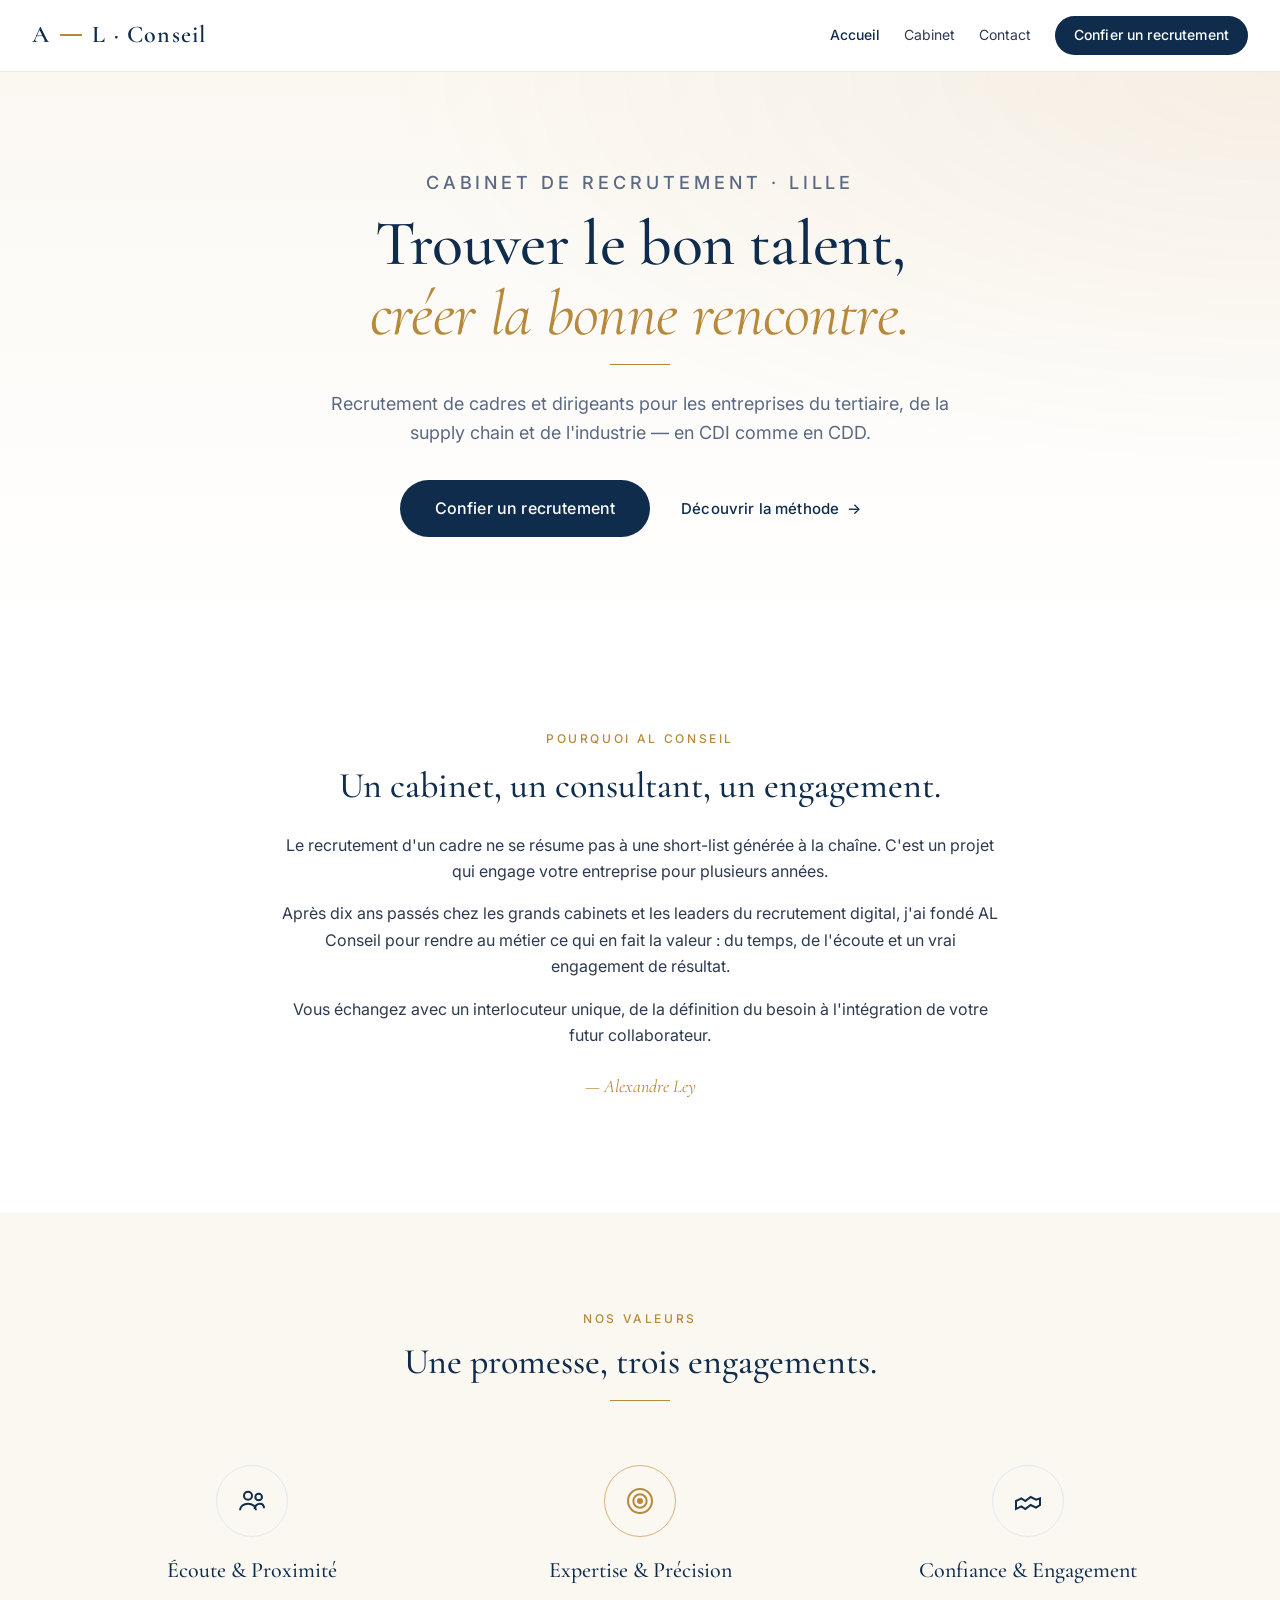
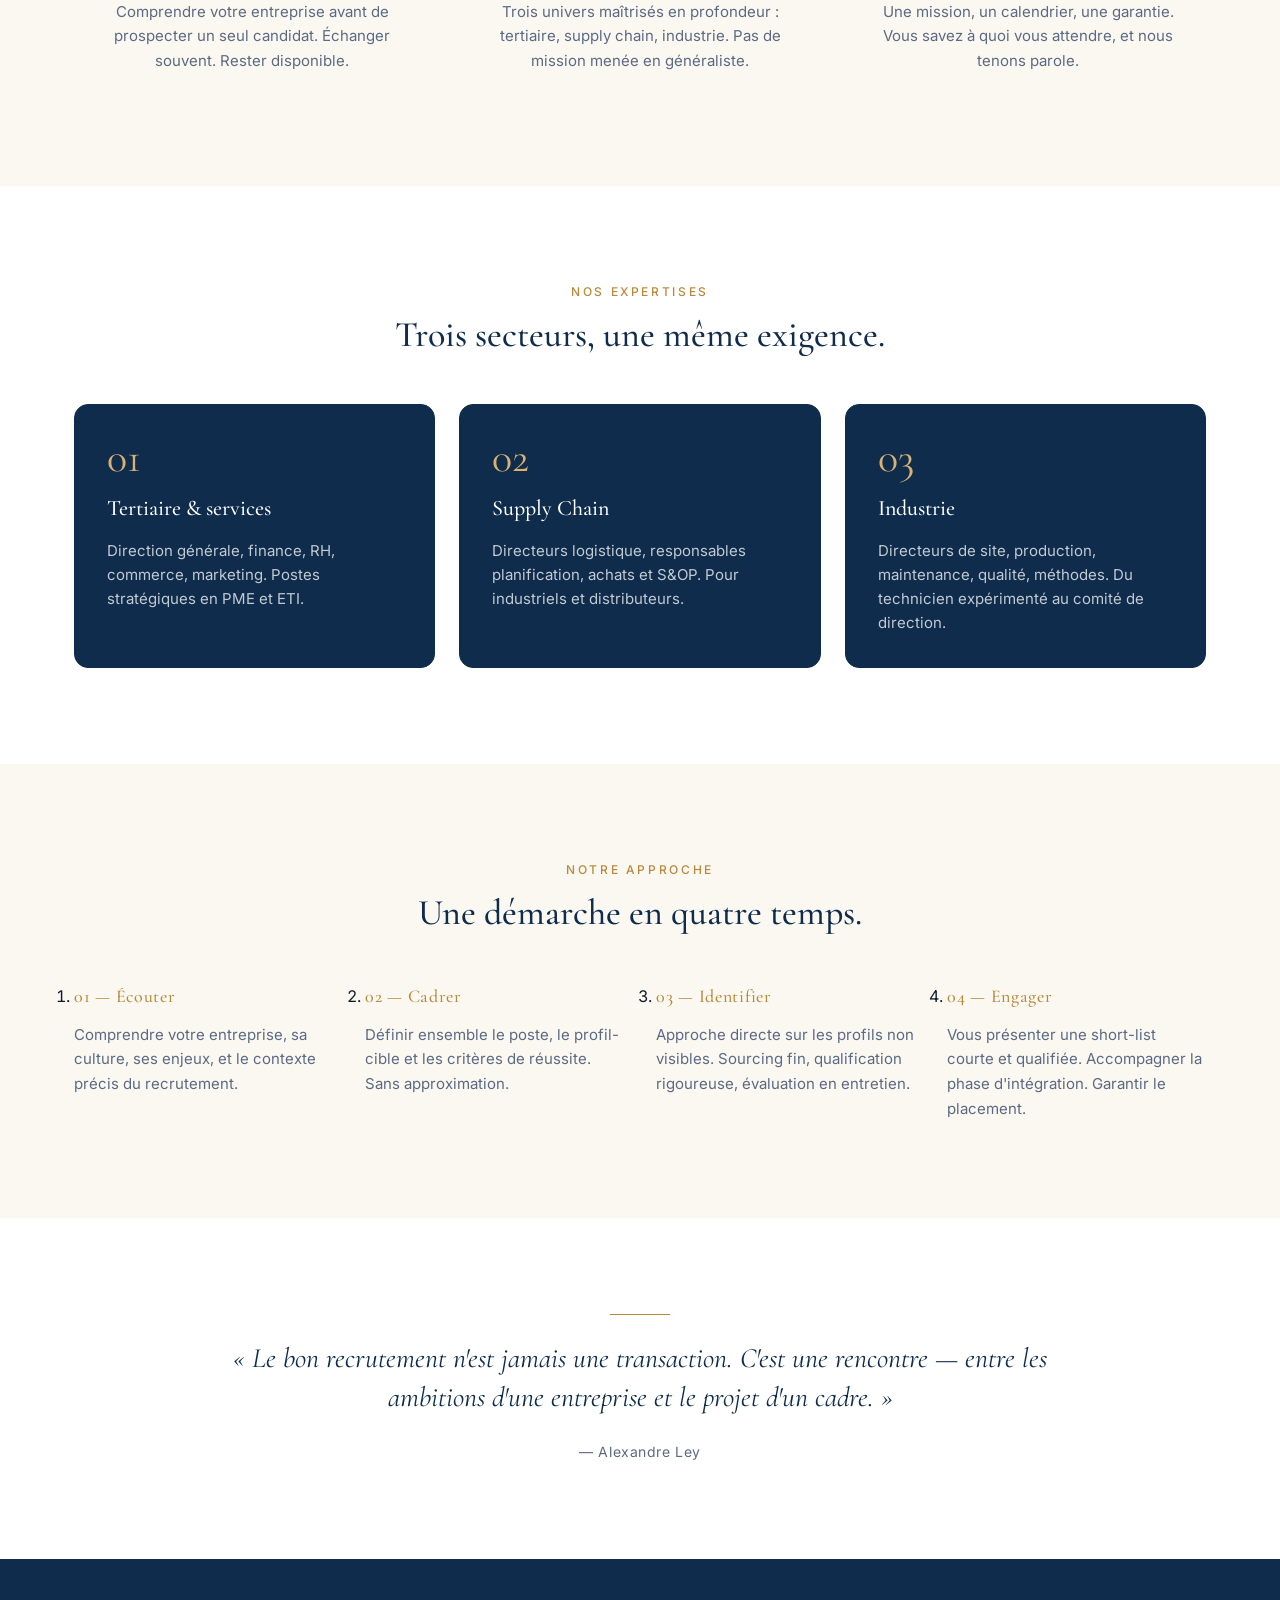
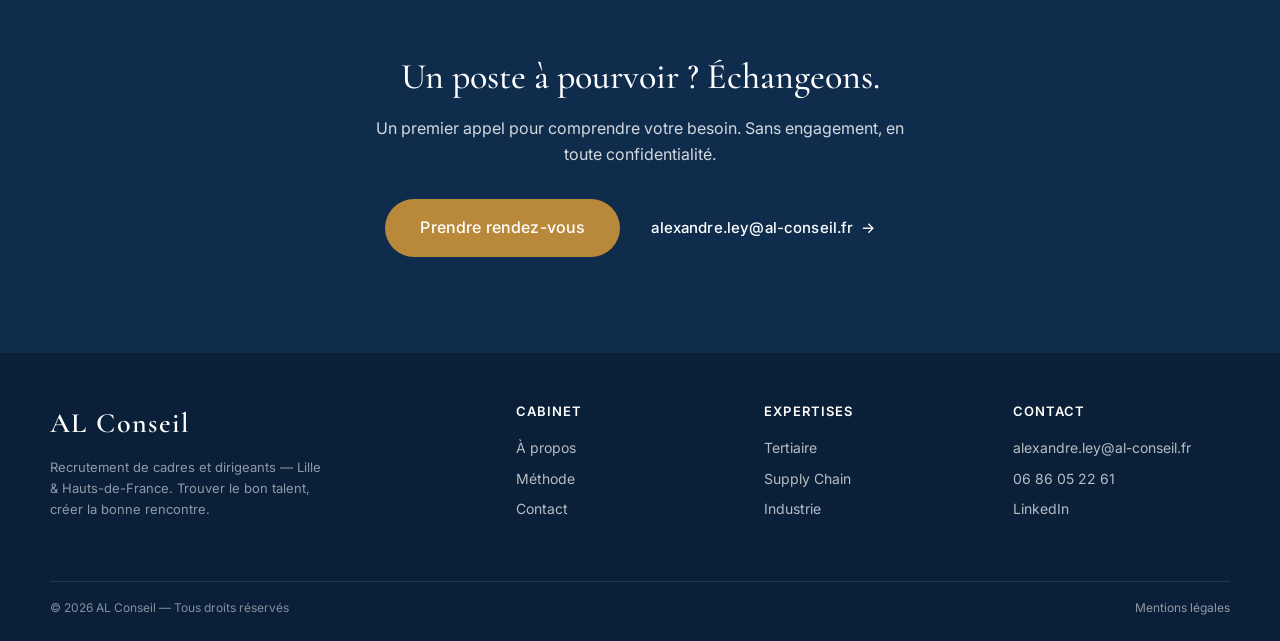
==== index.html @ dd004f4c "chore: initial commit — site vitrine AL Conseil v1 4 pages HTML statiques (accueil, cabinet, contact" ====
<!DOCTYPE html>
<html lang="fr">
<head>
  <meta charset="UTF-8">
  <meta name="viewport" content="width=device-width, initial-scale=1.0">
  <meta name="theme-color" content="#0F2C4C">
  <title>AL Conseil — Cabinet de recrutement de cadres &amp; dirigeants à Lille</title>
  <meta name="description" content="Cabinet de recrutement basé à Lille, spécialisé dans les cadres et dirigeants en tertiaire, supply chain et industrie. Approche sur-mesure, accompagnement direct par un consultant unique.">
  <meta name="author" content="Alexandre Ley">
  <meta name="keywords" content="cabinet recrutement Lille, chasseur de tête Lille, recrutement cadres Hauts-de-France, recrutement supply chain, recrutement dirigeants industrie">

  <!-- Open Graph -->
  <meta property="og:type" content="website">
  <meta property="og:locale" content="fr_FR">
  <meta property="og:site_name" content="AL Conseil">
  <meta property="og:title" content="AL Conseil — Cabinet de recrutement de cadres &amp; dirigeants à Lille">
  <meta property="og:description" content="Cabinet de recrutement basé à Lille, spécialisé dans les cadres et dirigeants en tertiaire, supply chain et industrie.">
  <meta property="og:image" content="https://al-conseil.fr/assets/og-image.jpg">
  <meta property="og:url" content="https://al-conseil.fr/">

  <!-- Twitter -->
  <meta name="twitter:card" content="summary_large_image">
  <meta name="twitter:title" content="AL Conseil — Cabinet de recrutement à Lille">
  <meta name="twitter:description" content="Recrutement de cadres et dirigeants — tertiaire, supply chain, industrie.">
  <meta name="twitter:image" content="https://al-conseil.fr/assets/og-image.jpg">

  <!-- Canonical -->
  <link rel="canonical" href="https://al-conseil.fr/">

  <!-- Favicons -->
  <link rel="icon" type="image/svg+xml" href="/assets/favicon.svg">
  <link rel="icon" type="image/png" sizes="32x32" href="/assets/favicon-32.png">
  <link rel="apple-touch-icon" href="/assets/apple-touch-icon.png">

  <!-- Fonts -->
  <link rel="preconnect" href="https://fonts.googleapis.com">
  <link rel="preconnect" href="https://fonts.gstatic.com" crossorigin>
  <link href="https://fonts.googleapis.com/css2?family=Cormorant+Garamond:wght@400;500;600;700&family=Inter:wght@300;400;500;600;700&display=swap" rel="stylesheet">

  <!-- Styles -->
  <link rel="stylesheet" href="styles.css">

  <!-- JSON-LD : ProfessionalService -->
  <script type="application/ld+json">
  {
    "@context": "https://schema.org",
    "@type": "ProfessionalService",
    "@id": "https://al-conseil.fr/#cabinet",
    "name": "AL Conseil",
    "description": "Cabinet de recrutement de cadres et dirigeants — tertiaire, supply chain, industrie. Basé à Lille.",
    "url": "https://al-conseil.fr",
    "telephone": "+33686052261",
    "email": "alexandre.ley@al-conseil.fr",
    "founder": {
      "@type": "Person",
      "name": "Alexandre Ley",
      "jobTitle": "Consultant en recrutement",
      "sameAs": "https://www.linkedin.com/in/alexandre-ley-574bb2a1"
    },
    "address": {
      "@type": "PostalAddress",
      "addressLocality": "Lille",
      "addressRegion": "Hauts-de-France",
      "addressCountry": "FR"
    },
    "areaServed": [
      { "@type": "AdministrativeArea", "name": "Hauts-de-France" },
      { "@type": "Country", "name": "France" }
    ],
    "serviceType": [
      "Recrutement de cadres",
      "Recrutement de dirigeants",
      "Approche directe",
      "Conseil RH"
    ],
    "knowsAbout": [
      "Recrutement supply chain",
      "Recrutement industrie",
      "Recrutement tertiaire",
      "Marque employeur"
    ],
    "priceRange": "€€€"
  }
  </script>
</head>
<body>

  <a class="skip-link" href="#main">Aller au contenu</a>

  <!-- Header -->
  <header class="site-header">
    <a href="index.html" class="site-logo" aria-label="AL Conseil — Accueil">
      A<span class="gold-bar"></span>L · Conseil
    </a>
    <nav class="site-nav" id="site-nav" aria-label="Navigation principale">
      <a href="index.html" class="is-active">Accueil</a>
      <a href="cabinet.html">Cabinet</a>
      <a href="contact.html">Contact</a>
      <a href="contact.html" class="btn btn--primary btn--sm">Confier un recrutement</a>
    </nav>
    <button class="nav-toggle" aria-label="Ouvrir le menu" aria-expanded="false" aria-controls="site-nav">
      <span></span><span></span><span></span>
    </button>
  </header>

  <main id="main">

    <!-- 1. Hero -->
    <section class="site-hero" aria-labelledby="hero-title">
      <div class="container">
        <p class="eyebrow">Cabinet de recrutement · Lille</p>
        <h1 id="hero-title" class="display-xl">
          Trouver le bon talent,<br>
          <em>créer la bonne rencontre.</em>
        </h1>
        <hr class="gold-rule mt-4 mb-5">
        <p>Recrutement de cadres et dirigeants pour les entreprises du tertiaire, de la supply chain et de l'industrie — en CDI comme en CDD.</p>
        <div class="cta-row">
          <a href="contact.html" class="btn btn--primary btn--lg">Confier un recrutement</a>
          <a href="#methode" class="btn btn--ghost">Découvrir la méthode</a>
        </div>
      </div>
    </section>

    <!-- 2. Manifeste / Pourquoi AL Conseil -->
    <section class="section" aria-labelledby="manifeste-title">
      <div class="container">
        <div class="manifesto">
          <p class="eyebrow mb-4">Pourquoi AL Conseil</p>
          <h2 id="manifeste-title" class="h2 mb-5">Un cabinet, un consultant, un engagement.</h2>
          <p class="body-md">Le recrutement d'un cadre ne se résume pas à une short-list générée à la chaîne. C'est un projet qui engage votre entreprise pour plusieurs années.</p>
          <p class="body-md">Après dix ans passés chez les grands cabinets et les leaders du recrutement digital, j'ai fondé AL Conseil pour rendre au métier ce qui en fait la valeur&nbsp;: du temps, de l'écoute et un vrai engagement de résultat.</p>
          <p class="body-md">Vous échangez avec un interlocuteur unique, de la définition du besoin à l'intégration de votre futur collaborateur.</p>
          <p class="signature">— Alexandre Ley</p>
        </div>
      </div>
    </section>

    <!-- 3. Valeurs -->
    <section class="section section--cream" aria-labelledby="valeurs-title">
      <div class="container">
        <div class="section-head">
          <p class="eyebrow">Nos valeurs</p>
          <h2 id="valeurs-title" class="h2">Une promesse, trois engagements.</h2>
          <hr class="gold-rule">
        </div>
        <div class="values-grid">
          <article class="value-card">
            <div class="circle" aria-hidden="true">
              <svg width="32" height="32" viewBox="0 0 24 24" fill="none" stroke="currentColor" stroke-width="1.5"><circle cx="9" cy="8" r="3"/><circle cx="17" cy="9" r="2.5"/><path d="M3 19c0-3 2.7-5 6-5s6 2 6 5"/><path d="M14 18c0-2.2 1.8-4 4-4s3 1.5 3 3.5"/></svg>
            </div>
            <h3>Écoute &amp; Proximité</h3>
            <p>Comprendre votre entreprise avant de prospecter un seul candidat. Échanger souvent. Rester disponible.</p>
          </article>
          <article class="value-card is-gold">
            <div class="circle" aria-hidden="true">
              <svg width="32" height="32" viewBox="0 0 24 24" fill="none" stroke="currentColor" stroke-width="1.5"><circle cx="12" cy="12" r="9"/><circle cx="12" cy="12" r="5"/><circle cx="12" cy="12" r="1.5" fill="currentColor"/></svg>
            </div>
            <h3>Expertise &amp; Précision</h3>
            <p>Trois univers maîtrisés en profondeur&nbsp;: tertiaire, supply chain, industrie. Pas de mission menée en généraliste.</p>
          </article>
          <article class="value-card">
            <div class="circle" aria-hidden="true">
              <svg width="32" height="32" viewBox="0 0 24 24" fill="none" stroke="currentColor" stroke-width="1.5"><path d="M3 12l4-2 3 2 4-3 4 2 3-1v5l-3 2-4-2-4 3-3-2-4 2z"/></svg>
            </div>
            <h3>Confiance &amp; Engagement</h3>
            <p>Une mission, un calendrier, une garantie. Vous savez à quoi vous attendre, et nous tenons parole.</p>
          </article>
        </div>
      </div>
    </section>

    <!-- 4. Expertises sectorielles -->
    <section class="section" aria-labelledby="expertises-title">
      <div class="container">
        <div class="section-head">
          <p class="eyebrow">Nos expertises</p>
          <h2 id="expertises-title" class="h2">Trois secteurs, une même exigence.</h2>
        </div>
        <div class="card-grid">
          <article class="card card--navy">
            <div class="card-num">01</div>
            <h3>Tertiaire &amp; services</h3>
            <p>Direction générale, finance, RH, commerce, marketing. Postes stratégiques en PME et ETI.</p>
          </article>
          <article class="card card--navy">
            <div class="card-num">02</div>
            <h3>Supply Chain</h3>
            <p>Directeurs logistique, responsables planification, achats et S&amp;OP. Pour industriels et distributeurs.</p>
          </article>
          <article class="card card--navy">
            <div class="card-num">03</div>
            <h3>Industrie</h3>
            <p>Directeurs de site, production, maintenance, qualité, méthodes. Du technicien expérimenté au comité de direction.</p>
          </article>
        </div>
      </div>
    </section>

    <!-- 5. Méthode -->
    <section class="section section--cream" id="methode" aria-labelledby="methode-title">
      <div class="container">
        <div class="section-head">
          <p class="eyebrow">Notre approche</p>
          <h2 id="methode-title" class="h2">Une démarche en quatre temps.</h2>
        </div>
        <ol class="method-grid" role="list">
          <li class="method-step">
            <div class="method-step-num">01 — Écouter</div>
            <p>Comprendre votre entreprise, sa culture, ses enjeux, et le contexte précis du recrutement.</p>
          </li>
          <li class="method-step">
            <div class="method-step-num">02 — Cadrer</div>
            <p>Définir ensemble le poste, le profil-cible et les critères de réussite. Sans approximation.</p>
          </li>
          <li class="method-step">
            <div class="method-step-num">03 — Identifier</div>
            <p>Approche directe sur les profils non visibles. Sourcing fin, qualification rigoureuse, évaluation en entretien.</p>
          </li>
          <li class="method-step">
            <div class="method-step-num">04 — Engager</div>
            <p>Vous présenter une short-list courte et qualifiée. Accompagner la phase d'intégration. Garantir le placement.</p>
          </li>
        </ol>
      </div>
    </section>

    <!-- 6. Citation -->
    <section class="section" aria-label="Citation">
      <div class="container">
        <figure class="quote-block">
          <hr class="gold-rule mb-5">
          <blockquote class="quote">« Le bon recrutement n'est jamais une transaction. C'est une rencontre — entre les ambitions d'une entreprise et le projet d'un cadre. »</blockquote>
          <figcaption class="quote-author mt-5">— Alexandre Ley</figcaption>
        </figure>
      </div>
    </section>

    <!-- 7. CTA final navy -->
    <section class="section section--navy" aria-labelledby="cta-final-title">
      <div class="container">
        <div class="cta-final">
          <h2 id="cta-final-title" class="h2">Un poste à pourvoir ? Échangeons.</h2>
          <p class="body-md">Un premier appel pour comprendre votre besoin. Sans engagement, en toute confidentialité.</p>
          <div class="cta-row">
            <a href="contact.html" class="btn btn--gold btn--lg">Prendre rendez-vous</a>
            <a href="mailto:alexandre.ley@al-conseil.fr" class="btn btn--ghost">alexandre.ley@al-conseil.fr</a>
          </div>
        </div>
      </div>
    </section>

  </main>

  <!-- Footer -->
  <footer class="site-footer">
    <div class="site-footer-inner">
      <div>
        <div class="footer-brand">AL Conseil</div>
        <p class="footer-tagline">Recrutement de cadres et dirigeants — Lille &amp; Hauts-de-France. Trouver le bon talent, créer la bonne rencontre.</p>
      </div>
      <div>
        <h5>Cabinet</h5>
        <a href="cabinet.html">À propos</a>
        <a href="index.html#methode">Méthode</a>
        <a href="contact.html">Contact</a>
      </div>
      <div>
        <h5>Expertises</h5>
        <a href="index.html#expertises-title">Tertiaire</a>
        <a href="index.html#expertises-title">Supply Chain</a>
        <a href="index.html#expertises-title">Industrie</a>
      </div>
      <div>
        <h5>Contact</h5>
        <a href="mailto:alexandre.ley@al-conseil.fr">alexandre.ley@al-conseil.fr</a>
        <a href="tel:+33686052261">06 86 05 22 61</a>
        <a href="https://www.linkedin.com/in/alexandre-ley-574bb2a1" target="_blank" rel="noopener noreferrer">LinkedIn</a>
      </div>
      <div class="footer-bottom">
        <span>© 2026 AL Conseil — Tous droits réservés</span>
        <a href="mentions-legales.html">Mentions légales</a>
      </div>
    </div>
  </footer>

  <script src="main.js"></script>
</body>
</html>
---- styles.css ----
/* ==========================================================================
   AL Conseil — Styles globaux
   Source : design-system.html
   ========================================================================== */

/* 1. Tokens & variables -------------------------------------------------- */
:root {
  /* Couleurs — Navy */
  --navy-900: #0A1F38;
  --navy-800: #0F2C4C;   /* couleur principale du logo */
  --navy-700: #1B3A60;
  --navy-500: #3D5778;
  --navy-300: #8FA1B8;
  --navy-100: #E2E8F0;

  /* Couleurs — Or */
  --gold-700: #9C6F2A;
  --gold-600: #B8893B;   /* or du logo */
  --gold-500: #C99A4C;
  --gold-400: #D9B273;
  --gold-200: #F0DDB4;
  --gold-100: #F7ECD3;

  /* Couleurs — Neutres */
  --cream-50: #FBF8F2;
  --cream-100: #F5EFE3;
  --ink-900: #0F1A2A;
  --ink-700: #2D3A4F;
  --ink-500: #5B6A82;
  --ink-300: #9AA6BA;
  --line: #E8EAF0;
  --white: #FFFFFF;

  /* Typographie */
  --font-display: 'Cormorant Garamond', 'Times New Roman', serif;
  --font-body: 'Inter', -apple-system, BlinkMacSystemFont, sans-serif;

  /* Espacements — base 4 */
  --sp-1: 4px;
  --sp-2: 8px;
  --sp-3: 12px;
  --sp-4: 16px;
  --sp-5: 24px;
  --sp-6: 32px;
  --sp-7: 48px;
  --sp-8: 64px;
  --sp-9: 96px;
  --sp-10: 128px;

  /* Rayons */
  --radius-sm: 4px;
  --radius-md: 8px;
  --radius-lg: 14px;
  --radius-pill: 999px;

  /* Ombres */
  --shadow-sm: 0 1px 2px rgba(15,44,76,.06);
  --shadow-md: 0 8px 24px rgba(15,44,76,.08);
  --shadow-lg: 0 18px 48px rgba(15,44,76,.12);
}

/* 2. Reset & base -------------------------------------------------------- */
*, *::before, *::after {
  box-sizing: border-box;
  margin: 0;
  padding: 0;
}

html {
  scroll-behavior: smooth;
}

body {
  font-family: var(--font-body);
  color: var(--ink-900);
  background: var(--white);
  font-size: 16px;
  line-height: 1.6;
  -webkit-font-smoothing: antialiased;
  -moz-osx-font-smoothing: grayscale;
}

img, svg { display: block; max-width: 100%; }

a { color: inherit; }

/* Skip link accessibilité */
.skip-link {
  position: absolute;
  left: -9999px;
  top: 0;
  padding: var(--sp-3) var(--sp-4);
  background: var(--navy-800);
  color: var(--white);
  text-decoration: none;
  z-index: 1000;
}
.skip-link:focus { left: var(--sp-4); top: var(--sp-4); }

/* 3. Typographie --------------------------------------------------------- */
.display-xl {
  font-family: var(--font-display);
  font-weight: 500;
  font-size: 72px;
  line-height: 1.05;
  letter-spacing: -.01em;
  color: var(--navy-800);
}
.display-lg {
  font-family: var(--font-display);
  font-weight: 500;
  font-size: 56px;
  line-height: 1.1;
  letter-spacing: -.01em;
  color: var(--navy-800);
}
.display-md {
  font-family: var(--font-display);
  font-weight: 500;
  font-size: 40px;
  line-height: 1.15;
  color: var(--navy-800);
}
.h1 {
  font-family: var(--font-display);
  font-weight: 600;
  font-size: 48px;
  line-height: 1.1;
  color: var(--navy-800);
}
.h2 {
  font-family: var(--font-display);
  font-weight: 500;
  font-size: 36px;
  line-height: 1.2;
  color: var(--navy-800);
}
.h3 {
  font-family: var(--font-display);
  font-weight: 500;
  font-size: 26px;
  line-height: 1.3;
  color: var(--navy-800);
}
.h4 {
  font-family: var(--font-body);
  font-weight: 600;
  font-size: 18px;
  line-height: 1.4;
  color: var(--navy-800);
  letter-spacing: .01em;
}
.body-lg { font-size: 18px; line-height: 1.7; color: var(--ink-700); }
.body-md { font-size: 16px; line-height: 1.65; color: var(--ink-700); }
.body-sm { font-size: 14px; line-height: 1.6; color: var(--ink-500); }
.eyebrow {
  font-family: var(--font-body);
  font-weight: 500;
  font-size: 12px;
  letter-spacing: .22em;
  text-transform: uppercase;
  color: var(--gold-600);
}
.quote {
  font-family: var(--font-display);
  font-style: italic;
  font-weight: 400;
  font-size: 28px;
  line-height: 1.4;
  color: var(--navy-800);
}

/* Italique or sur display-xl (titre hero accueil) */
.display-xl em,
.display-lg em {
  font-style: italic;
  color: var(--gold-600);
  font-weight: 400;
}

/* 4. Layout -------------------------------------------------------------- */
.container {
  max-width: 1180px;
  margin: 0 auto;
  padding: 0 var(--sp-5);
}
.section { padding: var(--sp-9) 0; }
.section--cream { background: var(--cream-50); }
.section--navy { background: var(--navy-800); color: var(--white); }
.section--navy .h2,
.section--navy .h3,
.section--navy .h4 { color: var(--white); }
.section--navy .body-md,
.section--navy .body-lg { color: rgba(255,255,255,.82); }
.section--navy .eyebrow { color: var(--gold-400); }

/* 5. Composants — boutons ------------------------------------------------ */
.btn {
  display: inline-flex;
  align-items: center;
  gap: var(--sp-2);
  font-family: var(--font-body);
  font-weight: 500;
  font-size: 15px;
  padding: 14px 26px;
  border-radius: var(--radius-pill);
  cursor: pointer;
  text-decoration: none;
  border: 1.5px solid transparent;
  transition: all .25s ease;
  letter-spacing: .01em;
  line-height: 1.2;
}
.btn--primary { background: var(--navy-800); color: var(--white); }
.btn--primary:hover {
  background: var(--navy-900);
  transform: translateY(-1px);
  box-shadow: var(--shadow-md);
}
.btn--secondary {
  background: transparent;
  color: var(--navy-800);
  border-color: var(--navy-800);
}
.btn--secondary:hover { background: var(--navy-800); color: var(--white); }
.btn--gold { background: var(--gold-600); color: var(--white); }
.btn--gold:hover {
  background: var(--gold-700);
  transform: translateY(-1px);
  box-shadow: var(--shadow-md);
}
.btn--ghost { background: transparent; color: var(--navy-800); padding: 14px 18px; }
.btn--ghost:hover { color: var(--gold-600); }
.btn--ghost::after { content: '→'; transition: transform .25s; }
.btn--ghost:hover::after { transform: translateX(4px); }
.btn--sm { padding: 10px 18px; font-size: 13px; }
.btn--lg { padding: 18px 34px; font-size: 16px; }

.section--navy .btn--secondary {
  color: var(--white);
  border-color: rgba(255,255,255,.4);
}
.section--navy .btn--secondary:hover {
  background: var(--white);
  color: var(--navy-800);
  border-color: var(--white);
}
.section--navy .btn--ghost { color: var(--white); }
.section--navy .btn--ghost:hover { color: var(--gold-400); }

.btn:focus-visible {
  outline: 2px solid var(--gold-600);
  outline-offset: 3px;
}

/* 6. Composants — cartes ------------------------------------------------- */
.card-grid {
  display: grid;
  grid-template-columns: repeat(auto-fit, minmax(280px, 1fr));
  gap: var(--sp-5);
}
.card {
  background: var(--white);
  border: 1px solid var(--line);
  border-radius: var(--radius-lg);
  padding: var(--sp-6);
  transition: transform .3s, box-shadow .3s, border-color .3s;
}
.card:hover {
  transform: translateY(-4px);
  box-shadow: var(--shadow-lg);
  border-color: var(--gold-200);
}
.card-icon {
  width: 56px;
  height: 56px;
  border-radius: 50%;
  border: 1.5px solid var(--navy-100);
  display: flex;
  align-items: center;
  justify-content: center;
  color: var(--navy-800);
  margin-bottom: var(--sp-4);
}
.card-icon--gold { border-color: var(--gold-400); color: var(--gold-600); }
.card h3 {
  font-family: var(--font-display);
  font-weight: 500;
  font-size: 22px;
  color: var(--navy-800);
  margin-bottom: var(--sp-3);
}
.card p { color: var(--ink-500); font-size: 15px; line-height: 1.6; }

/* Carte expertise sectorielle navy */
.card--navy {
  background: var(--navy-800);
  color: var(--white);
  border-color: var(--navy-800);
}
.card--navy h3 { color: var(--white); }
.card--navy p { color: rgba(255,255,255,.75); }
.card--navy:hover { border-color: var(--gold-400); }
.card--navy .card-num {
  font-family: var(--font-display);
  font-size: 42px;
  color: var(--gold-400);
  line-height: 1;
  margin-bottom: var(--sp-3);
}

/* 7. Composants — value pills ------------------------------------------- */
.values-row {
  display: flex;
  gap: var(--sp-6);
  flex-wrap: wrap;
  justify-content: center;
  align-items: center;
}
.value-pill { display: flex; align-items: center; gap: var(--sp-3); }
.value-pill .circle {
  width: 60px;
  height: 60px;
  border-radius: 50%;
  border: 1.5px solid var(--navy-100);
  display: flex;
  align-items: center;
  justify-content: center;
  color: var(--navy-800);
  flex-shrink: 0;
}
.value-pill.is-gold .circle { border-color: var(--gold-400); color: var(--gold-600); }
.value-pill-label {
  font-size: 13px;
  letter-spacing: .06em;
  text-transform: uppercase;
  color: var(--ink-700);
  line-height: 1.4;
}
.value-pill-label strong {
  color: var(--navy-800);
  display: block;
  font-weight: 600;
}
.value-divider { width: 1px; height: 40px; background: var(--line); }

/* Value pills étendues (avec description) */
.values-grid {
  display: grid;
  grid-template-columns: repeat(3, 1fr);
  gap: var(--sp-6);
  margin-top: var(--sp-7);
}
.value-card { text-align: center; padding: var(--sp-4); }
.value-card .circle {
  width: 72px;
  height: 72px;
  border-radius: 50%;
  border: 1.5px solid var(--navy-100);
  display: flex;
  align-items: center;
  justify-content: center;
  color: var(--navy-800);
  margin: 0 auto var(--sp-4);
}
.value-card.is-gold .circle { border-color: var(--gold-400); color: var(--gold-600); }
.value-card h3 {
  font-family: var(--font-display);
  font-weight: 500;
  font-size: 22px;
  color: var(--navy-800);
  margin-bottom: var(--sp-3);
}
.value-card p { color: var(--ink-500); font-size: 15px; line-height: 1.65; }

/* 8. Composants — formulaire -------------------------------------------- */
.form-grid {
  display: grid;
  grid-template-columns: 1fr 1fr;
  gap: var(--sp-4);
}
.field { display: flex; flex-direction: column; gap: 6px; }
.field--full { grid-column: 1 / -1; }
.field label {
  font-size: 13px;
  font-weight: 500;
  color: var(--navy-800);
}
.field input,
.field textarea,
.field select {
  font-family: var(--font-body);
  font-size: 15px;
  padding: 14px 16px;
  border: 1px solid var(--line);
  border-radius: var(--radius-md);
  background: var(--white);
  color: var(--ink-900);
  transition: border-color .2s, box-shadow .2s;
  width: 100%;
}
.field input:focus,
.field textarea:focus,
.field select:focus {
  outline: none;
  border-color: var(--navy-800);
  box-shadow: 0 0 0 3px rgba(15,44,76,.08);
}
.field textarea { resize: vertical; min-height: 140px; }
.field input.has-error,
.field textarea.has-error,
.field select.has-error {
  border-color: #C5443C;
  box-shadow: 0 0 0 3px rgba(197,68,60,.08);
}
.field .field-error {
  font-size: 12px;
  color: #C5443C;
  margin-top: 4px;
  min-height: 14px;
}
.field-checkbox {
  flex-direction: row;
  align-items: flex-start;
  gap: var(--sp-3);
}
.field-checkbox input[type="checkbox"] {
  width: 18px;
  height: 18px;
  margin-top: 2px;
  flex-shrink: 0;
  cursor: pointer;
}
.field-checkbox label {
  font-size: 14px;
  line-height: 1.5;
  color: var(--ink-700);
  font-weight: 400;
  cursor: pointer;
}

.form-feedback {
  margin-top: var(--sp-4);
  padding: var(--sp-4) var(--sp-5);
  border-radius: var(--radius-md);
  font-size: 15px;
  line-height: 1.5;
}
.form-feedback--success {
  background: rgba(40,140,80,.08);
  color: #1F6B47;
  border: 1px solid rgba(40,140,80,.25);
}
.form-feedback--error {
  background: rgba(197,68,60,.06);
  color: #8B2A24;
  border: 1px solid rgba(197,68,60,.2);
}

/* 9. Composants — badges ------------------------------------------------- */
.badge {
  display: inline-flex;
  align-items: center;
  gap: 6px;
  font-size: 12px;
  font-weight: 500;
  letter-spacing: .04em;
  padding: 6px 12px;
  border-radius: var(--radius-pill);
}
.badge--navy { background: rgba(15,44,76,.08); color: var(--navy-800); }
.badge--gold { background: var(--gold-100); color: var(--gold-700); }
.badge--outline { background: transparent; border: 1px solid var(--line); color: var(--ink-700); }

/* 10. Header & navigation ----------------------------------------------- */
.site-header {
  display: flex;
  align-items: center;
  justify-content: space-between;
  padding: var(--sp-4) var(--sp-6);
  border-bottom: 1px solid var(--line);
  background: rgba(255,255,255,.94);
  backdrop-filter: saturate(180%) blur(10px);
  position: sticky;
  top: 0;
  z-index: 100;
  max-width: 1400px;
  margin: 0 auto;
}
.site-logo {
  font-family: var(--font-display);
  font-weight: 600;
  font-size: 24px;
  color: var(--navy-800);
  letter-spacing: .05em;
  display: flex;
  align-items: baseline;
  gap: 6px;
  text-decoration: none;
}
.site-logo .gold-bar {
  display: inline-block;
  width: 22px;
  height: 2px;
  background: var(--gold-600);
  margin: 0 4px;
  transform: translateY(-6px);
}
.site-nav {
  display: flex;
  gap: var(--sp-5);
  align-items: center;
}
.site-nav a {
  font-size: 14px;
  color: var(--ink-700);
  text-decoration: none;
  transition: color .2s;
  padding: 6px 0;
}
.site-nav a:hover { color: var(--navy-800); }
.site-nav a.is-active { color: var(--navy-800); font-weight: 500; }
.site-nav a.btn { padding: 10px 18px; color: var(--white); }
.site-nav a.btn:hover { color: var(--white); }

.nav-toggle {
  display: none;
  width: 40px;
  height: 40px;
  background: transparent;
  border: none;
  cursor: pointer;
  padding: 0;
  position: relative;
}
.nav-toggle span {
  display: block;
  width: 22px;
  height: 1.5px;
  background: var(--navy-800);
  margin: 5px auto;
  transition: transform .25s, opacity .25s;
}
.nav-toggle[aria-expanded="true"] span:nth-child(1) {
  transform: translateY(6.5px) rotate(45deg);
}
.nav-toggle[aria-expanded="true"] span:nth-child(2) { opacity: 0; }
.nav-toggle[aria-expanded="true"] span:nth-child(3) {
  transform: translateY(-6.5px) rotate(-45deg);
}

/* 11. Hero pages -------------------------------------------------------- */
.site-hero {
  padding: var(--sp-9) var(--sp-6) var(--sp-9);
  background:
    radial-gradient(ellipse at top right, rgba(184,137,59,.08), transparent 50%),
    linear-gradient(to bottom, var(--cream-50), var(--white));
  text-align: center;
}
.site-hero .eyebrow { margin-bottom: var(--sp-3); }
.site-hero h1 {
  font-family: var(--font-display);
  font-weight: 500;
  font-size: 64px;
  line-height: 1.08;
  color: var(--navy-800);
  margin-bottom: var(--sp-4);
  max-width: 840px;
  margin-left: auto;
  margin-right: auto;
  letter-spacing: -.01em;
}
.site-hero h1 em {
  font-style: italic;
  color: var(--gold-600);
  font-weight: 400;
}
.site-hero p {
  font-size: 18px;
  line-height: 1.65;
  color: var(--ink-500);
  max-width: 620px;
  margin: 0 auto var(--sp-6);
}
.site-hero .cta-row {
  display: flex;
  gap: var(--sp-3);
  justify-content: center;
  flex-wrap: wrap;
  align-items: center;
}

.site-hero--compact { padding: var(--sp-8) var(--sp-6) var(--sp-7); }
.site-hero--compact h1 { font-size: 48px; }

/* 12. Footer ------------------------------------------------------------ */
.site-footer {
  background: var(--navy-900);
  color: rgba(255,255,255,.7);
  padding: var(--sp-7) var(--sp-6) var(--sp-5);
}
.site-footer-inner {
  max-width: 1180px;
  margin: 0 auto;
  display: grid;
  grid-template-columns: 2fr 1fr 1fr 1fr;
  gap: var(--sp-6);
}
.site-footer h5 {
  color: var(--white);
  font-size: 13px;
  font-weight: 600;
  letter-spacing: .08em;
  text-transform: uppercase;
  margin-bottom: var(--sp-3);
}
.site-footer a {
  display: block;
  font-size: 14px;
  color: rgba(255,255,255,.7);
  text-decoration: none;
  padding: 4px 0;
  transition: color .2s;
}
.site-footer a:hover { color: var(--gold-400); }
.footer-brand {
  font-family: var(--font-display);
  font-weight: 600;
  font-size: 28px;
  color: var(--white);
  letter-spacing: .05em;
  margin-bottom: var(--sp-3);
}
.footer-tagline {
  font-size: 13px;
  color: rgba(255,255,255,.55);
  max-width: 280px;
  line-height: 1.6;
}
.footer-bottom {
  grid-column: 1 / -1;
  margin-top: var(--sp-5);
  padding-top: var(--sp-4);
  border-top: 1px solid rgba(255,255,255,.1);
  display: flex;
  justify-content: space-between;
  flex-wrap: wrap;
  gap: var(--sp-3);
  font-size: 12px;
  color: rgba(255,255,255,.5);
}
.footer-bottom a { display: inline; color: rgba(255,255,255,.55); font-size: 12px; padding: 0; }
.footer-bottom a:hover { color: var(--gold-400); }

/* 13. Composants additionnels ------------------------------------------ */
.gold-rule {
  width: 60px;
  height: 1px;
  background: var(--gold-600);
  margin: 0 auto;
  border: 0;
}

.section-head {
  text-align: center;
  margin-bottom: var(--sp-7);
}
.section-head .eyebrow { margin-bottom: var(--sp-3); }
.section-head h2 { margin-bottom: var(--sp-3); }
.section-head .gold-rule { margin: var(--sp-4) auto 0; }

/* Manifeste — bloc texte centré sobre */
.manifesto {
  max-width: 720px;
  margin: 0 auto;
  text-align: center;
}
.manifesto p { margin-bottom: var(--sp-4); }
.manifesto .signature {
  font-family: var(--font-display);
  font-style: italic;
  font-size: 18px;
  color: var(--gold-600);
  margin-top: var(--sp-5);
}

/* Méthode — timeline en 4 étapes */
.method-grid {
  display: grid;
  grid-template-columns: repeat(4, 1fr);
  gap: var(--sp-6);
  position: relative;
}
.method-step { position: relative; }
.method-step-num {
  font-family: var(--font-display);
  font-weight: 500;
  font-size: 18px;
  color: var(--gold-600);
  letter-spacing: .04em;
  margin-bottom: var(--sp-3);
}
.method-step h3 {
  font-family: var(--font-display);
  font-weight: 500;
  font-size: 26px;
  color: var(--navy-800);
  margin-bottom: var(--sp-3);
}
.method-step p { font-size: 15px; color: var(--ink-500); line-height: 1.65; }

/* Citation centrale */
.quote-block {
  max-width: 820px;
  margin: 0 auto;
  text-align: center;
}
.quote-block .quote { margin-bottom: var(--sp-4); }
.quote-block .quote-author {
  font-family: var(--font-body);
  font-size: 14px;
  color: var(--ink-500);
  letter-spacing: .04em;
}

/* CTA navy bloc final */
.cta-final { text-align: center; }
.cta-final h2 { color: var(--white); margin-bottom: var(--sp-4); }
.cta-final p { max-width: 560px; margin: 0 auto var(--sp-6); }
.cta-final .cta-row {
  display: flex;
  gap: var(--sp-3);
  justify-content: center;
  flex-wrap: wrap;
  align-items: center;
}

/* Bloc fondateur — 2 colonnes texte / encart */
.founder-grid {
  display: grid;
  grid-template-columns: 1.4fr 1fr;
  gap: var(--sp-8);
  align-items: start;
}
.founder-text p { margin-bottom: var(--sp-4); }
.founder-text p:last-child { margin-bottom: 0; }
.founder-card {
  background: var(--cream-50);
  border: 1px solid var(--line);
  border-radius: var(--radius-lg);
  padding: var(--sp-6);
}
.founder-monogram {
  font-family: var(--font-display);
  font-weight: 500;
  font-size: 96px;
  color: var(--navy-800);
  line-height: 1;
  letter-spacing: .04em;
  margin-bottom: var(--sp-4);
  display: flex;
  align-items: baseline;
  gap: 6px;
}
.founder-monogram .gold-bar {
  display: inline-block;
  width: 36px;
  height: 3px;
  background: var(--gold-600);
  margin: 0 4px;
  transform: translateY(-22px);
}
.founder-badges {
  display: flex;
  flex-wrap: wrap;
  gap: var(--sp-2);
  margin-top: var(--sp-5);
}

/* Différenciateurs — 4 points en grille */
.diff-grid {
  display: grid;
  grid-template-columns: repeat(2, 1fr);
  gap: var(--sp-6) var(--sp-7);
}
.diff-item {
  padding-top: var(--sp-4);
  border-top: 1px solid var(--gold-200);
}
.diff-item-num {
  font-family: var(--font-display);
  font-weight: 500;
  font-size: 32px;
  color: var(--gold-600);
  line-height: 1;
  margin-bottom: var(--sp-3);
}
.diff-item h3 {
  font-family: var(--font-display);
  font-weight: 500;
  font-size: 24px;
  color: var(--navy-800);
  margin-bottom: var(--sp-3);
}
.diff-item p { color: var(--ink-700); font-size: 15px; line-height: 1.65; }

/* Contact — layout 2 colonnes */
.contact-grid {
  display: grid;
  grid-template-columns: 1fr 1.4fr;
  gap: var(--sp-8);
  align-items: start;
}
.contact-coords {
  background: var(--cream-50);
  border-radius: var(--radius-lg);
  padding: var(--sp-6);
}
.contact-coords .eyebrow { margin-bottom: var(--sp-5); }
.contact-coord-block { margin-bottom: var(--sp-5); }
.contact-coord-block:last-child { margin-bottom: 0; }
.contact-coord-label {
  font-size: 12px;
  font-weight: 600;
  letter-spacing: .12em;
  text-transform: uppercase;
  color: var(--ink-500);
  margin-bottom: 6px;
}
.contact-coord-value {
  font-family: var(--font-display);
  font-size: 22px;
  color: var(--navy-800);
  font-weight: 500;
  text-decoration: none;
  display: block;
  transition: color .2s;
}
.contact-coord-value:hover { color: var(--gold-600); }
.contact-coord-value--text {
  font-family: var(--font-body);
  font-size: 15px;
  color: var(--ink-700);
  line-height: 1.6;
  font-weight: 400;
}

.contact-form-wrapper { }
.contact-form-wrapper h2 { margin-bottom: var(--sp-5); }
.privacy-note {
  font-size: 13px;
  color: var(--ink-500);
  margin-top: var(--sp-4);
  line-height: 1.5;
}

/* Réassurance — 3 mini-blocs */
.reassurance-grid {
  display: grid;
  grid-template-columns: repeat(3, 1fr);
  gap: var(--sp-6);
}
.reassurance-item {
  text-align: center;
  padding: var(--sp-5) var(--sp-4);
}
.reassurance-item h3 {
  font-family: var(--font-display);
  font-weight: 500;
  font-size: 22px;
  color: var(--navy-800);
  margin-bottom: var(--sp-2);
}
.reassurance-item p { font-size: 15px; color: var(--ink-500); line-height: 1.6; }
.reassurance-item .circle {
  width: 56px;
  height: 56px;
  border-radius: 50%;
  border: 1.5px solid var(--gold-400);
  color: var(--gold-600);
  display: flex;
  align-items: center;
  justify-content: center;
  margin: 0 auto var(--sp-4);
}

/* Mentions légales — article sobre */
.legal-content {
  max-width: 760px;
  margin: 0 auto;
}
.legal-content h2 {
  font-family: var(--font-display);
  font-weight: 500;
  font-size: 28px;
  color: var(--navy-800);
  margin-top: var(--sp-7);
  margin-bottom: var(--sp-4);
  padding-bottom: var(--sp-3);
  border-bottom: 1px solid var(--gold-200);
}
.legal-content h2:first-child { margin-top: 0; }
.legal-content p {
  font-size: 15px;
  line-height: 1.7;
  color: var(--ink-700);
  margin-bottom: var(--sp-3);
}
.legal-content a {
  color: var(--navy-800);
  text-decoration: underline;
  text-decoration-color: var(--gold-400);
  text-underline-offset: 3px;
}
.legal-content a:hover { color: var(--gold-700); }

/* Helpers */
.text-center { text-align: center; }
.mt-4 { margin-top: var(--sp-4); }
.mt-5 { margin-top: var(--sp-5); }
.mt-6 { margin-top: var(--sp-6); }
.mt-7 { margin-top: var(--sp-7); }
.mb-4 { margin-bottom: var(--sp-4); }
.mb-5 { margin-bottom: var(--sp-5); }
.sr-only {
  position: absolute;
  width: 1px;
  height: 1px;
  padding: 0;
  margin: -1px;
  overflow: hidden;
  clip: rect(0,0,0,0);
  white-space: nowrap;
  border: 0;
}

/* Reveal au scroll (optionnel) */
.reveal {
  opacity: 0;
  transform: translateY(16px);
  transition: opacity .7s ease, transform .7s ease;
}
.reveal.is-visible {
  opacity: 1;
  transform: translateY(0);
}

/* 14. Responsive -------------------------------------------------------- */
@media (max-width: 980px) {
  .founder-grid { grid-template-columns: 1fr; gap: var(--sp-6); }
  .method-grid { grid-template-columns: repeat(2, 1fr); gap: var(--sp-7) var(--sp-6); }
  .contact-grid { grid-template-columns: 1fr; gap: var(--sp-6); }
  .reassurance-grid { grid-template-columns: 1fr; gap: var(--sp-4); }
  .values-grid { grid-template-columns: 1fr; gap: var(--sp-5); }
  .site-footer-inner { grid-template-columns: 1fr 1fr; }
}

@media (max-width: 768px) {
  .display-xl { font-size: 44px; }
  .display-lg { font-size: 36px; }
  .h1, .site-hero h1 { font-size: 36px; }
  .h2 { font-size: 28px; }
  .h3 { font-size: 22px; }
  .quote { font-size: 22px; }

  .section { padding: var(--sp-8) 0; }
  .site-hero { padding: var(--sp-7) var(--sp-4) var(--sp-7); }
  .site-hero h1 { font-size: 38px; }
  .site-hero p { font-size: 16px; }

  .site-header { padding: var(--sp-3) var(--sp-4); position: relative; }
  .site-nav {
    display: none;
    position: absolute;
    top: 100%;
    left: 0;
    right: 0;
    background: var(--white);
    border-bottom: 1px solid var(--line);
    flex-direction: column;
    align-items: stretch;
    padding: var(--sp-4) var(--sp-5) var(--sp-5);
    gap: var(--sp-3);
    box-shadow: var(--shadow-md);
  }
  .site-nav.is-open { display: flex; }
  .site-nav a { padding: 10px 0; font-size: 16px; }
  .site-nav a.btn { padding: 14px 22px; text-align: center; }
  .nav-toggle { display: block; }

  .form-grid { grid-template-columns: 1fr; }
  .site-footer-inner { grid-template-columns: 1fr 1fr; }
  .footer-bottom { flex-direction: column; align-items: flex-start; gap: var(--sp-2); }

  .method-grid { grid-template-columns: 1fr; gap: var(--sp-6); }
  .diff-grid { grid-template-columns: 1fr; gap: var(--sp-6); }

  .founder-monogram { font-size: 72px; }

  .values-row { gap: var(--sp-4); }
  .value-divider { display: none; }

  .cta-final .btn { width: 100%; justify-content: center; }
}

@media (max-width: 480px) {
  .site-footer-inner { grid-template-columns: 1fr; gap: var(--sp-5); }
  .site-hero h1 { font-size: 32px; }
  .display-xl { font-size: 36px; }
}

/* Préférence utilisateur : réduction des animations */
@media (prefers-reduced-motion: reduce) {
  *, *::before, *::after {
    transition: none !important;
    animation: none !important;
  }
  html { scroll-behavior: auto; }
  .reveal { opacity: 1; transform: none; }
}
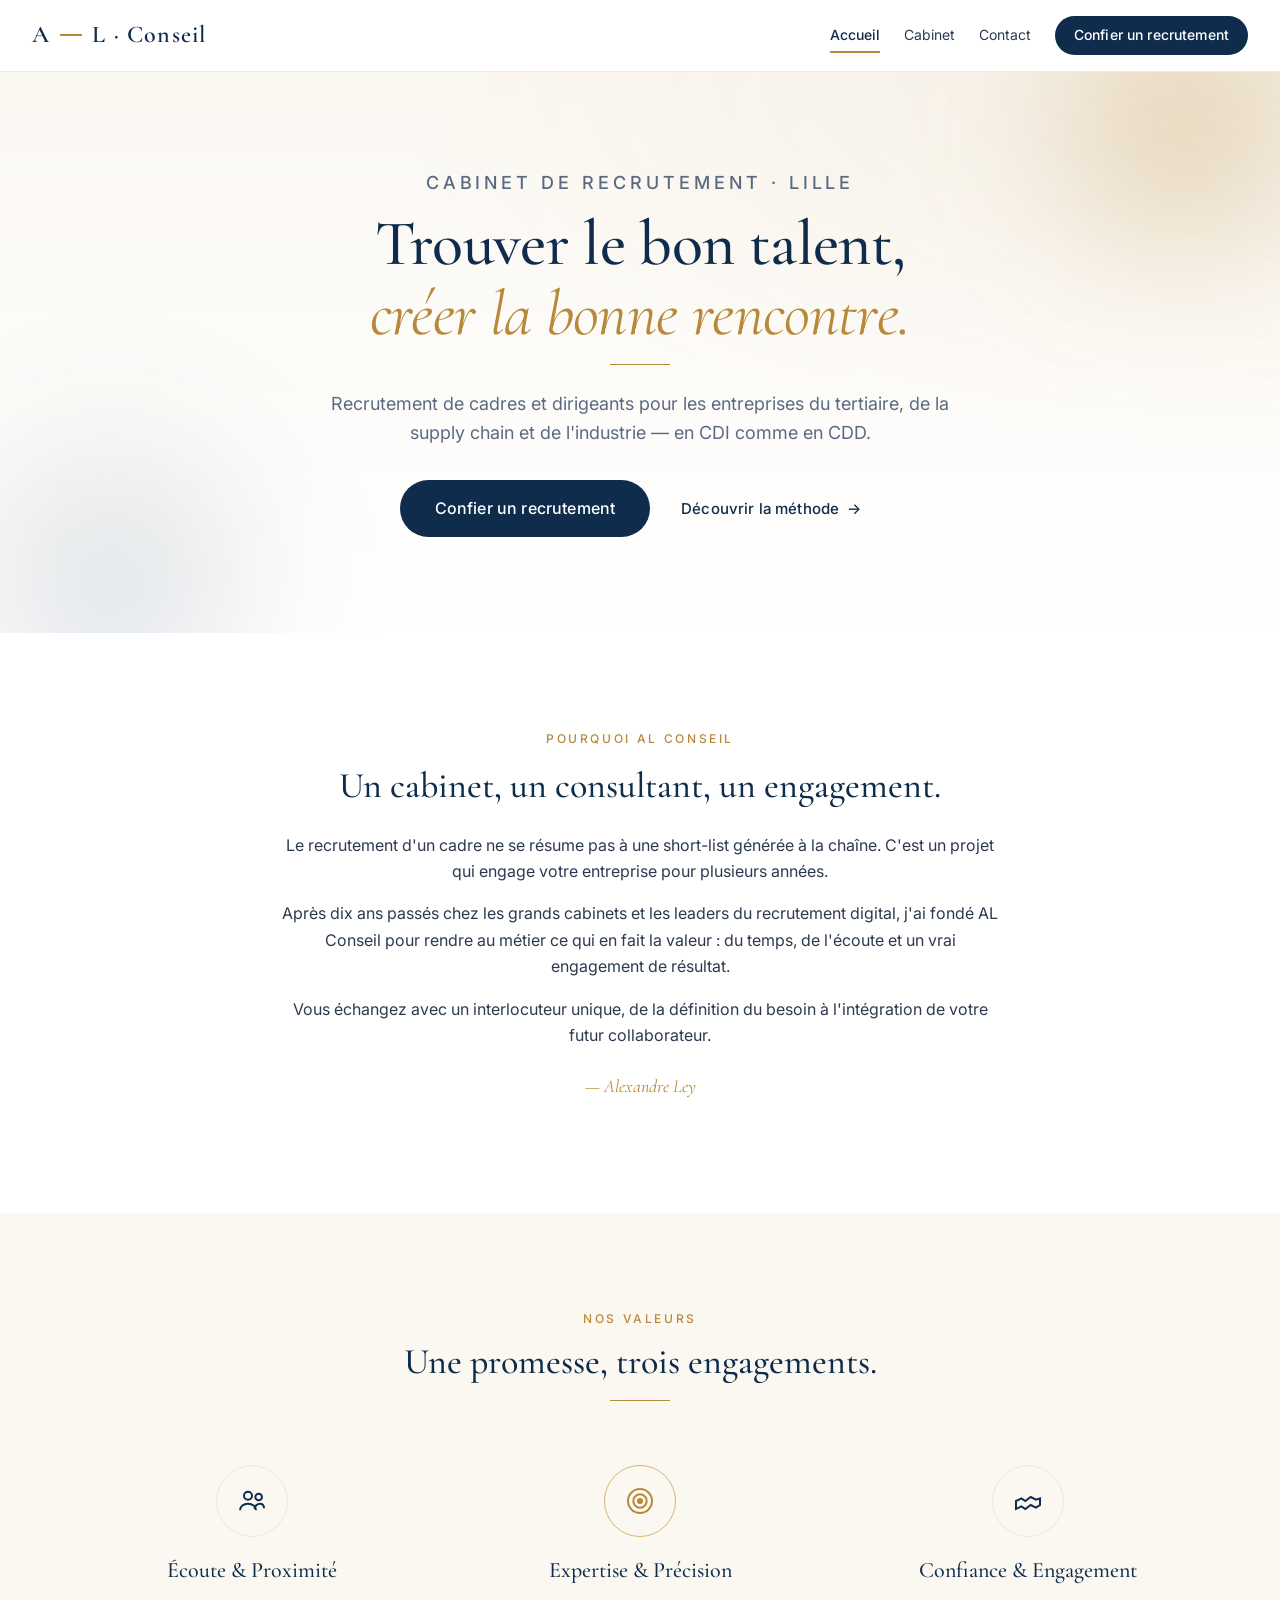
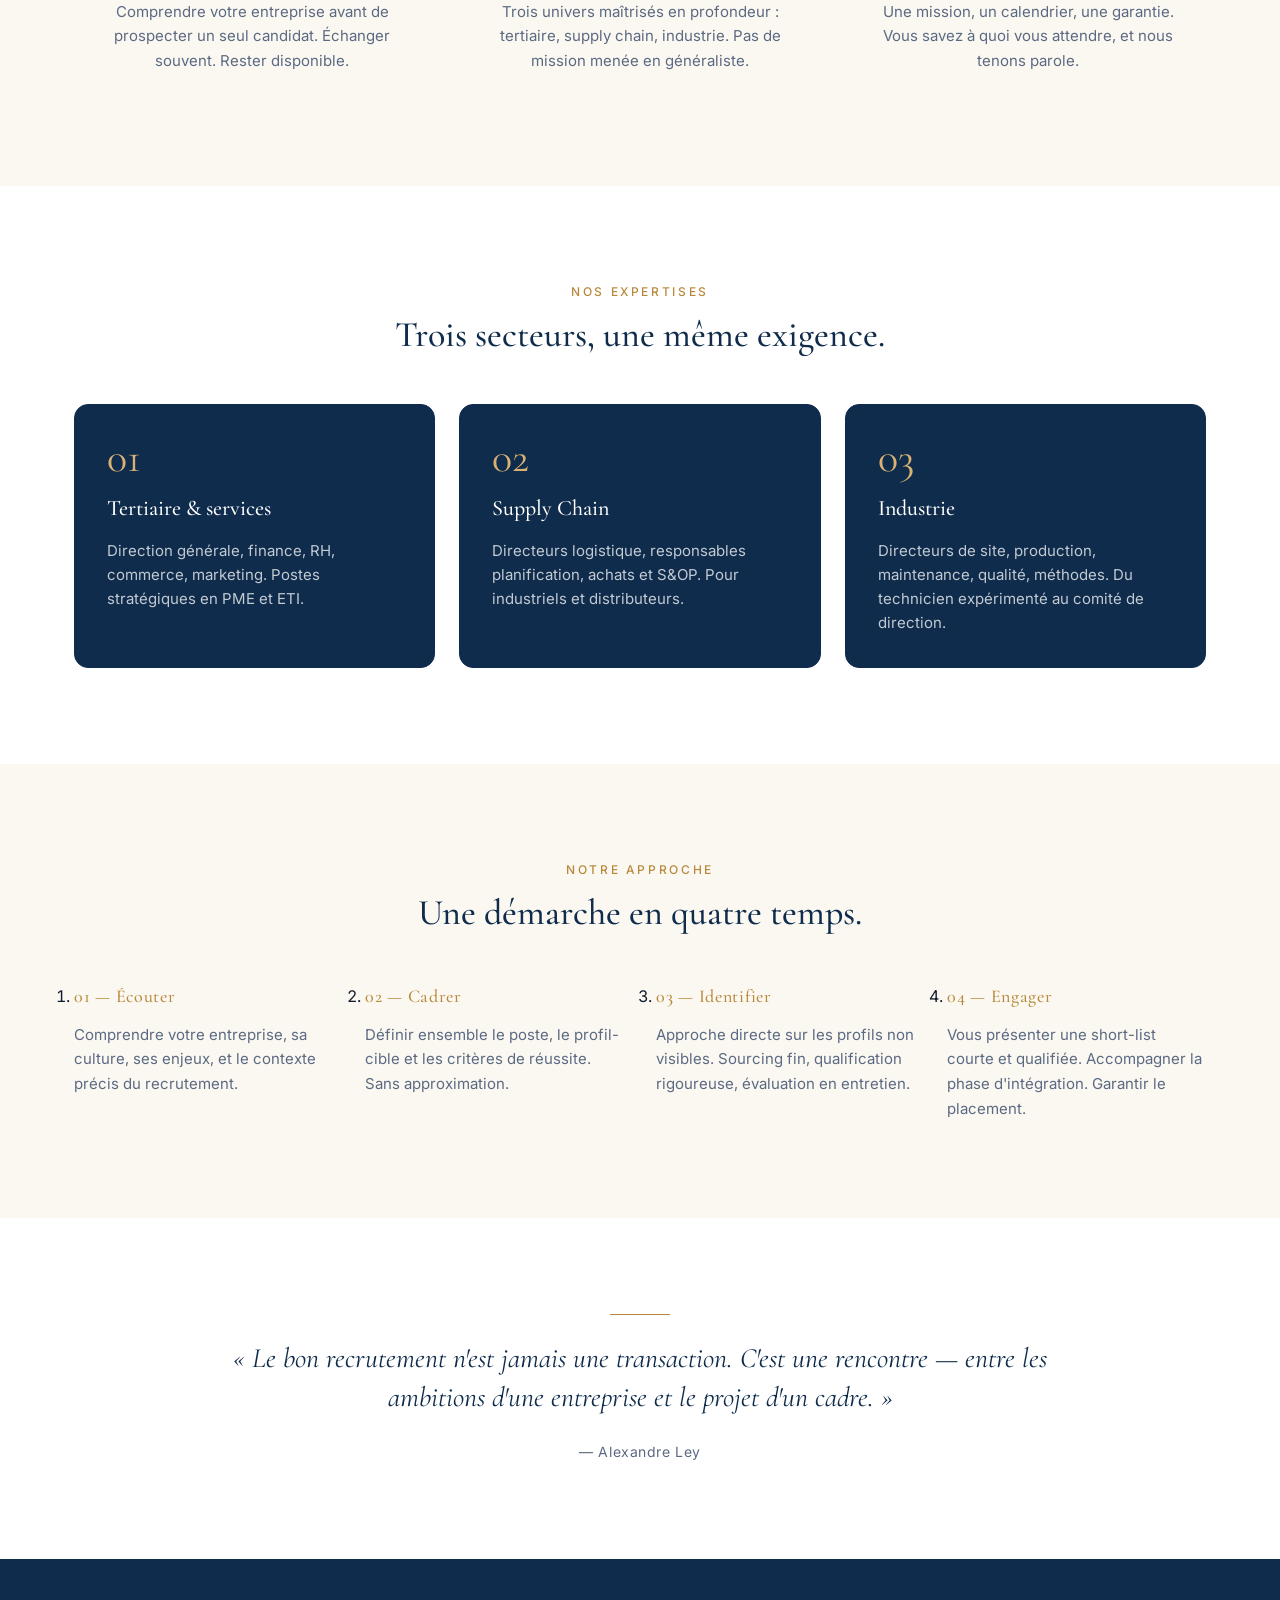
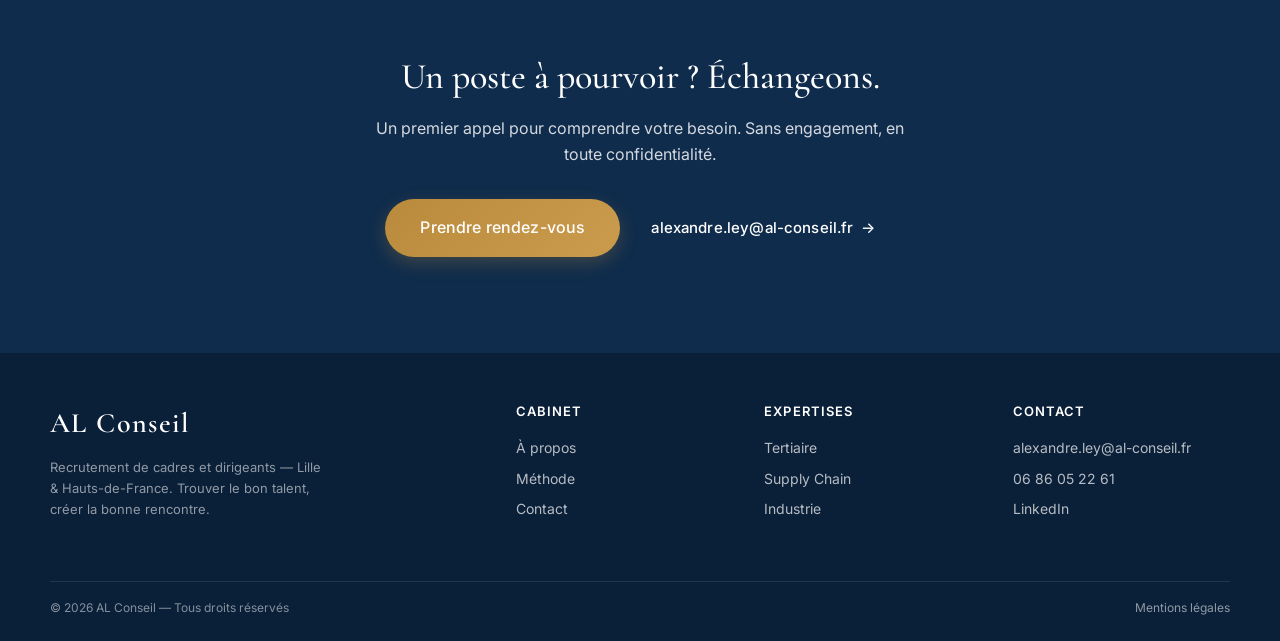
==== commit b4f5395d: "chore: self-host fonts, fix portrait filename, align internal links on clean URLs - assets/fonts/: s" ====
--- a/index.html
+++ b/index.html
@@ -89,14 +89,14 @@
 
   <!-- Header -->
   <header class="site-header">
-    <a href="index.html" class="site-logo" aria-label="AL Conseil — Accueil">
+    <a href="/" class="site-logo" aria-label="AL Conseil — Accueil">
       A<span class="gold-bar"></span>L · Conseil
     </a>
     <nav class="site-nav" id="site-nav" aria-label="Navigation principale">
-      <a href="index.html" class="is-active">Accueil</a>
-      <a href="cabinet.html">Cabinet</a>
-      <a href="contact.html">Contact</a>
-      <a href="contact.html" class="btn btn--primary btn--sm">Confier un recrutement</a>
+      <a href="/" class="is-active">Accueil</a>
+      <a href="/cabinet">Cabinet</a>
+      <a href="/contact">Contact</a>
+      <a href="/contact" class="btn btn--primary btn--sm">Confier un recrutement</a>
     </nav>
     <button class="nav-toggle" aria-label="Ouvrir le menu" aria-expanded="false" aria-controls="site-nav">
       <span></span><span></span><span></span>
@@ -116,7 +116,7 @@
         <hr class="gold-rule mt-4 mb-5">
         <p>Recrutement de cadres et dirigeants pour les entreprises du tertiaire, de la supply chain et de l'industrie — en CDI comme en CDD.</p>
         <div class="cta-row">
-          <a href="contact.html" class="btn btn--primary btn--lg">Confier un recrutement</a>
+          <a href="/contact" class="btn btn--primary btn--lg">Confier un recrutement</a>
           <a href="#methode" class="btn btn--ghost">Découvrir la méthode</a>
         </div>
       </div>
@@ -243,7 +243,7 @@
           <h2 id="cta-final-title" class="h2">Un poste à pourvoir ? Échangeons.</h2>
           <p class="body-md">Un premier appel pour comprendre votre besoin. Sans engagement, en toute confidentialité.</p>
           <div class="cta-row">
-            <a href="contact.html" class="btn btn--gold btn--lg">Prendre rendez-vous</a>
+            <a href="/contact" class="btn btn--gold btn--lg">Prendre rendez-vous</a>
             <a href="mailto:alexandre.ley@al-conseil.fr" class="btn btn--ghost">alexandre.ley@al-conseil.fr</a>
           </div>
         </div>
@@ -261,15 +261,15 @@
       </div>
       <div>
         <h5>Cabinet</h5>
-        <a href="cabinet.html">À propos</a>
-        <a href="index.html#methode">Méthode</a>
-        <a href="contact.html">Contact</a>
+        <a href="/cabinet">À propos</a>
+        <a href="/#methode">Méthode</a>
+        <a href="/contact">Contact</a>
       </div>
       <div>
         <h5>Expertises</h5>
-        <a href="index.html#expertises-title">Tertiaire</a>
-        <a href="index.html#expertises-title">Supply Chain</a>
-        <a href="index.html#expertises-title">Industrie</a>
+        <a href="/#expertises-title">Tertiaire</a>
+        <a href="/#expertises-title">Supply Chain</a>
+        <a href="/#expertises-title">Industrie</a>
       </div>
       <div>
         <h5>Contact</h5>
@@ -279,7 +279,7 @@
       </div>
       <div class="footer-bottom">
         <span>© 2026 AL Conseil — Tous droits réservés</span>
-        <a href="mentions-legales.html">Mentions légales</a>
+        <a href="/mentions-legales">Mentions légales</a>
       </div>
     </div>
   </footer>
--- a/styles.css
+++ b/styles.css
@@ -207,34 +207,77 @@
   cursor: pointer;
   text-decoration: none;
   border: 1.5px solid transparent;
-  transition: all .25s ease;
+  transition: transform .35s cubic-bezier(.22,1,.36,1), box-shadow .35s ease, background-color .25s ease, color .25s ease, border-color .25s ease;
   letter-spacing: .01em;
   line-height: 1.2;
-}
+  position: relative;
+  overflow: hidden;
+  isolation: isolate;
+}
+/* Shimmer doré balayant au hover (sauf ghost) */
+.btn:not(.btn--ghost)::before {
+  content: '';
+  position: absolute;
+  inset: 0;
+  background: linear-gradient(110deg, transparent 35%, rgba(255,255,255,.35) 50%, transparent 65%);
+  transform: translateX(-110%);
+  transition: transform .8s cubic-bezier(.22,1,.36,1);
+  pointer-events: none;
+  z-index: 1;
+}
+.btn:not(.btn--ghost):hover::before { transform: translateX(110%); }
+.btn > * { position: relative; z-index: 2; }
+
 .btn--primary { background: var(--navy-800); color: var(--white); }
 .btn--primary:hover {
   background: var(--navy-900);
-  transform: translateY(-1px);
-  box-shadow: var(--shadow-md);
+  transform: translateY(-3px) scale(1.02);
+  box-shadow: 0 14px 32px rgba(15,44,76,.28), 0 0 0 1px rgba(184,137,59,.25);
 }
 .btn--secondary {
   background: transparent;
   color: var(--navy-800);
   border-color: var(--navy-800);
 }
-.btn--secondary:hover { background: var(--navy-800); color: var(--white); }
-.btn--gold { background: var(--gold-600); color: var(--white); }
+.btn--secondary:hover {
+  background: var(--navy-800);
+  color: var(--white);
+  transform: translateY(-3px) scale(1.02);
+  box-shadow: 0 12px 28px rgba(15,44,76,.22);
+}
+.btn--gold {
+  background: linear-gradient(135deg, var(--gold-600) 0%, var(--gold-500) 50%, var(--gold-600) 100%);
+  background-size: 200% 200%;
+  background-position: 0% 50%;
+  color: var(--white);
+  transition: transform .35s cubic-bezier(.22,1,.36,1), box-shadow .35s ease, background-position .6s ease;
+  box-shadow: 0 6px 18px rgba(184,137,59,.28);
+}
 .btn--gold:hover {
-  background: var(--gold-700);
-  transform: translateY(-1px);
-  box-shadow: var(--shadow-md);
+  background-position: 100% 50%;
+  transform: translateY(-3px) scale(1.02);
+  box-shadow: 0 18px 38px rgba(184,137,59,.45), 0 0 0 1px rgba(184,137,59,.4);
 }
 .btn--ghost { background: transparent; color: var(--navy-800); padding: 14px 18px; }
 .btn--ghost:hover { color: var(--gold-600); }
-.btn--ghost::after { content: '→'; transition: transform .25s; }
-.btn--ghost:hover::after { transform: translateX(4px); }
+.btn--ghost::after {
+  content: '→';
+  transition: transform .35s cubic-bezier(.22,1,.36,1);
+  display: inline-block;
+}
+.btn--ghost:hover::after { transform: translateX(8px); }
 .btn--sm { padding: 10px 18px; font-size: 13px; }
 .btn--lg { padding: 18px 34px; font-size: 16px; }
+
+/* Pulse doré pour le bouton-or principal */
+.btn--gold.btn--lg {
+  animation: gold-pulse 3.5s ease-in-out infinite;
+}
+@keyframes gold-pulse {
+  0%, 100% { box-shadow: 0 6px 18px rgba(184,137,59,.28), 0 0 0 0 rgba(184,137,59,.35); }
+  50%      { box-shadow: 0 6px 18px rgba(184,137,59,.32), 0 0 0 12px rgba(184,137,59,0); }
+}
+.btn--gold.btn--lg:hover { animation: none; }
 
 .section--navy .btn--secondary {
   color: var(--white);
@@ -264,13 +307,36 @@
   border: 1px solid var(--line);
   border-radius: var(--radius-lg);
   padding: var(--sp-6);
-  transition: transform .3s, box-shadow .3s, border-color .3s;
+  transition: transform .5s cubic-bezier(.22,1,.36,1), box-shadow .5s ease, border-color .4s ease;
+  position: relative;
+  overflow: hidden;
+  isolation: isolate;
+}
+/* Halo doré qui suit le hover */
+.card::before {
+  content: '';
+  position: absolute;
+  inset: -2px;
+  border-radius: inherit;
+  background: linear-gradient(135deg, transparent 30%, rgba(184,137,59,.5) 50%, transparent 70%);
+  opacity: 0;
+  z-index: -1;
+  transition: opacity .5s ease;
+}
+.card::after {
+  content: '';
+  position: absolute;
+  inset: 1px;
+  border-radius: inherit;
+  background: inherit;
+  z-index: -1;
 }
 .card:hover {
-  transform: translateY(-4px);
-  box-shadow: var(--shadow-lg);
-  border-color: var(--gold-200);
-}
+  transform: translateY(-10px) scale(1.015);
+  box-shadow: 0 28px 64px rgba(15,44,76,.18), 0 0 0 1px rgba(184,137,59,.2);
+  border-color: transparent;
+}
+.card:hover::before { opacity: 1; }
 .card-icon {
   width: 56px;
   height: 56px;
@@ -281,8 +347,14 @@
   justify-content: center;
   color: var(--navy-800);
   margin-bottom: var(--sp-4);
+  transition: transform .5s cubic-bezier(.22,1,.36,1), border-color .4s ease, background-color .4s ease;
 }
 .card-icon--gold { border-color: var(--gold-400); color: var(--gold-600); }
+.card:hover .card-icon {
+  transform: rotate(-8deg) scale(1.1);
+  border-color: var(--gold-400);
+  background: rgba(184,137,59,.06);
+}
 .card h3 {
   font-family: var(--font-display);
   font-weight: 500;
@@ -307,6 +379,13 @@
   color: var(--gold-400);
   line-height: 1;
   margin-bottom: var(--sp-3);
+  display: inline-block;
+  transition: transform .55s cubic-bezier(.22,1,.36,1), letter-spacing .55s ease, text-shadow .5s ease;
+}
+.card--navy:hover .card-num {
+  transform: scale(1.18) translateY(-2px);
+  letter-spacing: .04em;
+  text-shadow: 0 6px 20px rgba(217,178,115,.4);
 }
 
 /* 7. Composants — value pills ------------------------------------------- */
@@ -351,7 +430,12 @@
   gap: var(--sp-6);
   margin-top: var(--sp-7);
 }
-.value-card { text-align: center; padding: var(--sp-4); }
+.value-card {
+  text-align: center;
+  padding: var(--sp-4);
+  transition: transform .5s cubic-bezier(.22,1,.36,1);
+}
+.value-card:hover { transform: translateY(-6px); }
 .value-card .circle {
   width: 72px;
   height: 72px;
@@ -362,8 +446,35 @@
   justify-content: center;
   color: var(--navy-800);
   margin: 0 auto var(--sp-4);
+  position: relative;
+  transition: border-color .4s ease, transform .6s cubic-bezier(.22,1,.36,1);
+}
+/* Anneau doré qui pulse en continu, légèrement décalé */
+.value-card .circle::before {
+  content: '';
+  position: absolute;
+  inset: -6px;
+  border-radius: 50%;
+  border: 1px solid rgba(184,137,59,.35);
+  opacity: 0;
+  transform: scale(.85);
+  animation: ring-pulse 3.2s ease-in-out infinite;
+}
+.value-card.is-gold .circle::before { border-color: rgba(184,137,59,.55); }
+@keyframes ring-pulse {
+  0%   { opacity: 0; transform: scale(.85); }
+  50%  { opacity: 1; transform: scale(1.08); }
+  100% { opacity: 0; transform: scale(1.18); }
 }
 .value-card.is-gold .circle { border-color: var(--gold-400); color: var(--gold-600); }
+.value-card:hover .circle {
+  transform: rotate(8deg) scale(1.08);
+  border-color: var(--gold-400);
+}
+.value-card svg {
+  transition: transform .6s cubic-bezier(.22,1,.36,1);
+}
+.value-card:hover svg { transform: rotate(-8deg) scale(1.08); }
 .value-card h3 {
   font-family: var(--font-display);
   font-weight: 500;
@@ -469,23 +580,47 @@
   border-radius: var(--radius-pill);
 }
 .badge--navy { background: rgba(15,44,76,.08); color: var(--navy-800); }
-.badge--gold { background: var(--gold-100); color: var(--gold-700); }
-.badge--outline { background: transparent; border: 1px solid var(--line); color: var(--ink-700); }
+.badge--gold {
+  background: var(--gold-100);
+  color: var(--gold-700);
+  position: relative;
+  overflow: hidden;
+}
+.badge--gold::after {
+  content: '';
+  position: absolute;
+  inset: 0;
+  background: linear-gradient(110deg, transparent 35%, rgba(255,255,255,.6) 50%, transparent 65%);
+  transform: translateX(-110%);
+  animation: badge-shimmer 4s ease-in-out infinite;
+}
+@keyframes badge-shimmer {
+  0%, 60%, 100% { transform: translateX(-110%); }
+  75%          { transform: translateX(110%); }
+}
+.badge--outline { background: transparent; border: 1px solid var(--line); color: var(--ink-700); transition: border-color .3s, color .3s, transform .3s; }
+.badge--outline:hover { border-color: var(--gold-400); color: var(--gold-700); transform: translateY(-2px); }
 
 /* 10. Header & navigation ----------------------------------------------- */
 .site-header {
   display: flex;
   align-items: center;
   justify-content: space-between;
-  padding: var(--sp-4) var(--sp-6);
+  padding-block: var(--sp-4);
+  padding-inline: max(var(--sp-6), calc((100% - 1400px) / 2 + var(--sp-6)));
   border-bottom: 1px solid var(--line);
   background: rgba(255,255,255,.94);
   backdrop-filter: saturate(180%) blur(10px);
   position: sticky;
   top: 0;
   z-index: 100;
-  max-width: 1400px;
-  margin: 0 auto;
+  transition: padding .35s ease, box-shadow .35s ease, background-color .35s ease, border-color .35s ease;
+}
+.site-header.is-scrolled {
+  padding-block: 10px;
+  background: rgba(255,255,255,.98);
+  box-shadow: 0 8px 24px rgba(15,44,76,.08);
+  border-bottom-color: transparent;
 }
 .site-logo {
   font-family: var(--font-display);
@@ -497,7 +632,9 @@
   align-items: baseline;
   gap: 6px;
   text-decoration: none;
-}
+  transition: transform .4s cubic-bezier(.22,1,.36,1);
+}
+.site-logo:hover { transform: scale(1.04); }
 .site-logo .gold-bar {
   display: inline-block;
   width: 22px;
@@ -505,7 +642,9 @@
   background: var(--gold-600);
   margin: 0 4px;
   transform: translateY(-6px);
-}
+  transition: width .4s cubic-bezier(.22,1,.36,1);
+}
+.site-logo:hover .gold-bar { width: 32px; }
 .site-nav {
   display: flex;
   gap: var(--sp-5);
@@ -515,8 +654,26 @@
   font-size: 14px;
   color: var(--ink-700);
   text-decoration: none;
-  transition: color .2s;
+  transition: color .25s ease;
   padding: 6px 0;
+  position: relative;
+}
+.site-nav a:not(.btn)::after {
+  content: '';
+  position: absolute;
+  left: 0;
+  bottom: 0;
+  width: 100%;
+  height: 1.5px;
+  background: var(--gold-600);
+  transform: scaleX(0);
+  transform-origin: right center;
+  transition: transform .45s cubic-bezier(.22,1,.36,1);
+}
+.site-nav a:not(.btn):hover::after,
+.site-nav a:not(.btn).is-active::after {
+  transform: scaleX(1);
+  transform-origin: left center;
 }
 .site-nav a:hover { color: var(--navy-800); }
 .site-nav a.is-active { color: var(--navy-800); font-weight: 500; }
@@ -556,8 +713,48 @@
     radial-gradient(ellipse at top right, rgba(184,137,59,.08), transparent 50%),
     linear-gradient(to bottom, var(--cream-50), var(--white));
   text-align: center;
-}
-.site-hero .eyebrow { margin-bottom: var(--sp-3); }
+  position: relative;
+  overflow: hidden;
+}
+/* Orbes dorés flottants en arrière-plan */
+.site-hero::before,
+.site-hero::after {
+  content: '';
+  position: absolute;
+  border-radius: 50%;
+  pointer-events: none;
+  filter: blur(60px);
+  z-index: 0;
+}
+.site-hero::before {
+  top: -120px;
+  right: -80px;
+  width: 360px;
+  height: 360px;
+  background: radial-gradient(circle, rgba(184,137,59,.32), transparent 70%);
+  animation: float-orb 14s ease-in-out infinite;
+}
+.site-hero::after {
+  bottom: -160px;
+  left: -100px;
+  width: 420px;
+  height: 420px;
+  background: radial-gradient(circle, rgba(15,44,76,.14), transparent 70%);
+  animation: float-orb 18s ease-in-out infinite reverse;
+}
+@keyframes float-orb {
+  0%, 100% { transform: translate(0, 0) scale(1); }
+  33%      { transform: translate(40px, -30px) scale(1.08); }
+  66%      { transform: translate(-30px, 20px) scale(.95); }
+}
+.site-hero .container { position: relative; z-index: 1; }
+.site-hero .eyebrow {
+  margin-bottom: var(--sp-3);
+  display: inline-block;
+  opacity: 0;
+  transform: translateY(14px);
+  animation: hero-rise .8s cubic-bezier(.22,1,.36,1) .1s forwards;
+}
 .site-hero h1 {
   font-family: var(--font-display);
   font-weight: 500;
@@ -569,6 +766,9 @@
   margin-left: auto;
   margin-right: auto;
   letter-spacing: -.01em;
+  opacity: 0;
+  transform: translateY(22px);
+  animation: hero-rise 1s cubic-bezier(.22,1,.36,1) .25s forwards;
 }
 .site-hero h1 em {
   font-style: italic;
@@ -581,6 +781,9 @@
   color: var(--ink-500);
   max-width: 620px;
   margin: 0 auto var(--sp-6);
+  opacity: 0;
+  transform: translateY(18px);
+  animation: hero-rise .9s cubic-bezier(.22,1,.36,1) .55s forwards;
 }
 .site-hero .cta-row {
   display: flex;
@@ -588,6 +791,21 @@
   justify-content: center;
   flex-wrap: wrap;
   align-items: center;
+  opacity: 0;
+  transform: translateY(18px);
+  animation: hero-rise .9s cubic-bezier(.22,1,.36,1) .7s forwards;
+}
+.site-hero .gold-rule {
+  transform-origin: center;
+  animation: rule-draw 1.1s cubic-bezier(.22,1,.36,1) .45s both;
+}
+@keyframes hero-rise {
+  to { opacity: 1; transform: translateY(0); }
+}
+@keyframes rule-draw {
+  0%   { transform: scaleX(0); opacity: 0; }
+  60%  { opacity: 1; }
+  100% { transform: scaleX(1); opacity: 1; }
 }
 
 .site-hero--compact { padding: var(--sp-8) var(--sp-6) var(--sp-7); }
@@ -691,7 +909,11 @@
   gap: var(--sp-6);
   position: relative;
 }
-.method-step { position: relative; }
+.method-step {
+  position: relative;
+  transition: transform .5s cubic-bezier(.22,1,.36,1);
+}
+.method-step:hover { transform: translateY(-4px); }
 .method-step-num {
   font-family: var(--font-display);
   font-weight: 500;
@@ -699,6 +921,12 @@
   color: var(--gold-600);
   letter-spacing: .04em;
   margin-bottom: var(--sp-3);
+  display: inline-block;
+  transition: letter-spacing .5s ease, transform .5s cubic-bezier(.22,1,.36,1);
+}
+.method-step:hover .method-step-num {
+  letter-spacing: .12em;
+  transform: translateX(4px);
 }
 .method-step h3 {
   font-family: var(--font-display);
@@ -738,17 +966,19 @@
 /* Bloc fondateur — 2 colonnes texte / encart */
 .founder-grid {
   display: grid;
-  grid-template-columns: 1.4fr 1fr;
+  grid-template-columns: 1.25fr 1fr;
   gap: var(--sp-8);
-  align-items: start;
-}
+  align-items: center;
+}
+.founder-text { max-width: 56ch; }
 .founder-text p { margin-bottom: var(--sp-4); }
 .founder-text p:last-child { margin-bottom: 0; }
 .founder-card {
   background: var(--cream-50);
   border: 1px solid var(--line);
   border-radius: var(--radius-lg);
-  padding: var(--sp-6);
+  padding: var(--sp-5);
+  box-shadow: 0 1px 2px rgba(15,44,76,.04), 0 18px 40px -28px rgba(15,44,76,.25);
 }
 .founder-monogram {
   font-family: var(--font-display);
@@ -770,11 +1000,42 @@
   margin: 0 4px;
   transform: translateY(-22px);
 }
+.founder-photo {
+  margin: 0;
+  border-radius: var(--radius-md);
+  overflow: hidden;
+  aspect-ratio: 5 / 6;
+  background: var(--cream-100, #f4ede0);
+  box-shadow: 0 1px 2px rgba(15,44,76,.06), 0 8px 24px -12px rgba(15,44,76,.18);
+}
+.founder-photo img {
+  display: block;
+  width: 100%;
+  height: 100%;
+  object-fit: cover;
+  object-position: center 18%;
+}
+.founder-card__body {
+  margin-top: var(--sp-5);
+  padding-top: var(--sp-5);
+  border-top: 1px solid var(--line);
+}
+.founder-card__label {
+  display: flex;
+  align-items: center;
+  gap: var(--sp-3);
+  margin-bottom: var(--sp-4);
+}
+.founder-card__label::after {
+  content: '';
+  flex: 1;
+  height: 1px;
+  background: linear-gradient(90deg, var(--gold-400), transparent);
+}
 .founder-badges {
   display: flex;
   flex-wrap: wrap;
   gap: var(--sp-2);
-  margin-top: var(--sp-5);
 }
 
 /* Différenciateurs — 4 points en grille */
@@ -786,7 +1047,22 @@
 .diff-item {
   padding-top: var(--sp-4);
   border-top: 1px solid var(--gold-200);
-}
+  position: relative;
+  transition: transform .5s cubic-bezier(.22,1,.36,1);
+}
+/* Trait doré qui s'étire au hover */
+.diff-item::before {
+  content: '';
+  position: absolute;
+  top: -1px;
+  left: 0;
+  width: 0;
+  height: 2px;
+  background: var(--gold-600);
+  transition: width .6s cubic-bezier(.22,1,.36,1);
+}
+.diff-item:hover::before { width: 60px; }
+.diff-item:hover { transform: translateY(-4px); }
 .diff-item-num {
   font-family: var(--font-display);
   font-weight: 500;
@@ -794,7 +1070,10 @@
   color: var(--gold-600);
   line-height: 1;
   margin-bottom: var(--sp-3);
-}
+  display: inline-block;
+  transition: transform .55s cubic-bezier(.22,1,.36,1);
+}
+.diff-item:hover .diff-item-num { transform: scale(1.15) translateY(-2px); }
 .diff-item h3 {
   font-family: var(--font-display);
   font-weight: 500;
@@ -934,20 +1213,42 @@
   border: 0;
 }
 
-/* Reveal au scroll (optionnel) */
+/* Reveal au scroll — apparition marquée + stagger */
 .reveal {
   opacity: 0;
-  transform: translateY(16px);
-  transition: opacity .7s ease, transform .7s ease;
+  transform: translateY(48px) scale(.96);
+  filter: blur(4px);
+  transition:
+    opacity .95s cubic-bezier(.22,1,.36,1),
+    transform .95s cubic-bezier(.22,1,.36,1),
+    filter .8s ease;
+  transition-delay: var(--reveal-delay, 0s);
 }
 .reveal.is-visible {
   opacity: 1;
-  transform: translateY(0);
-}
+  transform: translateY(0) scale(1);
+  filter: blur(0);
+}
+/* Stagger automatique pour les enfants directs d'une grille */
+.card-grid .reveal:nth-child(2)  { --reveal-delay: .08s; }
+.card-grid .reveal:nth-child(3)  { --reveal-delay: .16s; }
+.card-grid .reveal:nth-child(4)  { --reveal-delay: .24s; }
+.values-grid .value-card:nth-child(2) { --reveal-delay: .12s; }
+.values-grid .value-card:nth-child(3) { --reveal-delay: .24s; }
+.method-grid .method-step:nth-child(2) { --reveal-delay: .12s; }
+.method-grid .method-step:nth-child(3) { --reveal-delay: .24s; }
+.method-grid .method-step:nth-child(4) { --reveal-delay: .36s; }
+.diff-grid .diff-item:nth-child(2) { --reveal-delay: .12s; }
+.diff-grid .diff-item:nth-child(3) { --reveal-delay: .24s; }
+.diff-grid .diff-item:nth-child(4) { --reveal-delay: .36s; }
+.reassurance-grid .reassurance-item:nth-child(2) { --reveal-delay: .12s; }
+.reassurance-grid .reassurance-item:nth-child(3) { --reveal-delay: .24s; }
 
 /* 14. Responsive -------------------------------------------------------- */
 @media (max-width: 980px) {
-  .founder-grid { grid-template-columns: 1fr; gap: var(--sp-6); }
+  .founder-grid { grid-template-columns: 1fr; gap: var(--sp-7); align-items: stretch; }
+  .founder-text { max-width: none; }
+  .founder-card { max-width: 420px; margin: 0 auto; width: 100%; }
   .method-grid { grid-template-columns: repeat(2, 1fr); gap: var(--sp-7) var(--sp-6); }
   .contact-grid { grid-template-columns: 1fr; gap: var(--sp-6); }
   .reassurance-grid { grid-template-columns: 1fr; gap: var(--sp-4); }
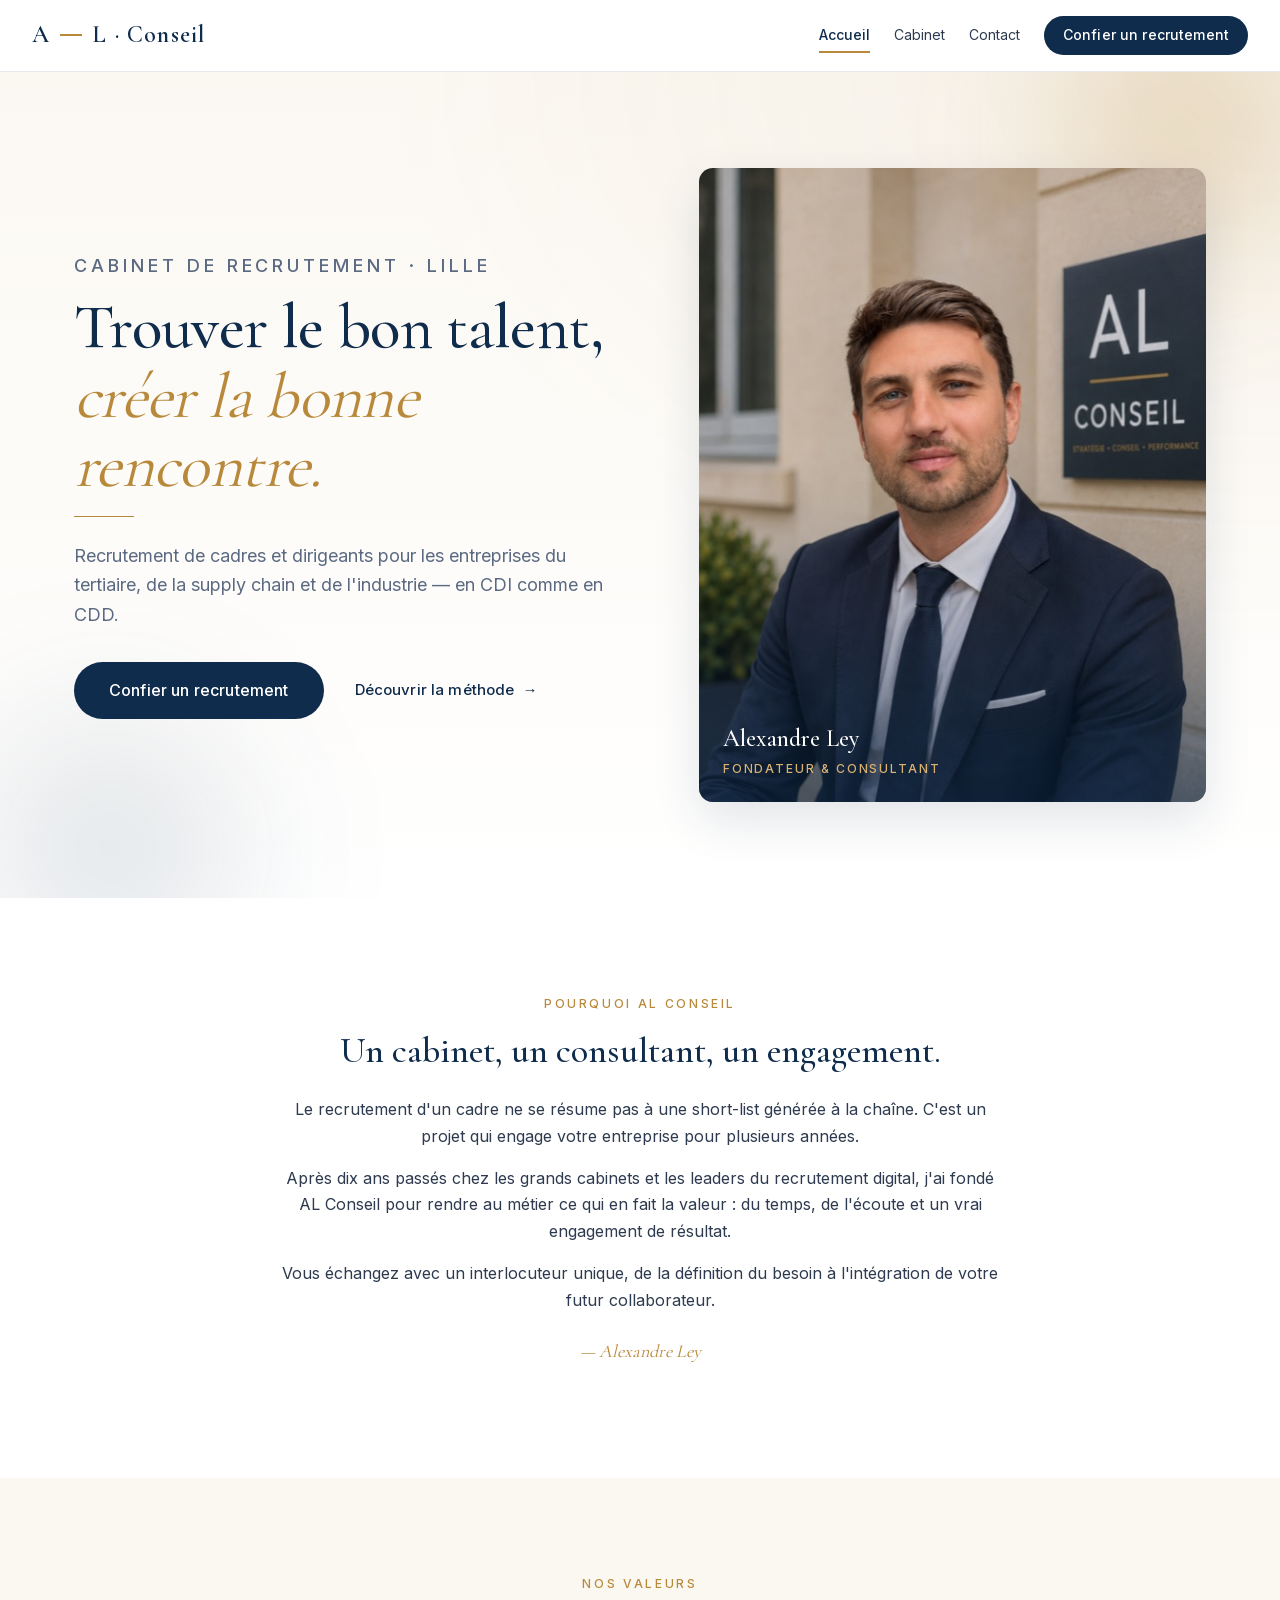
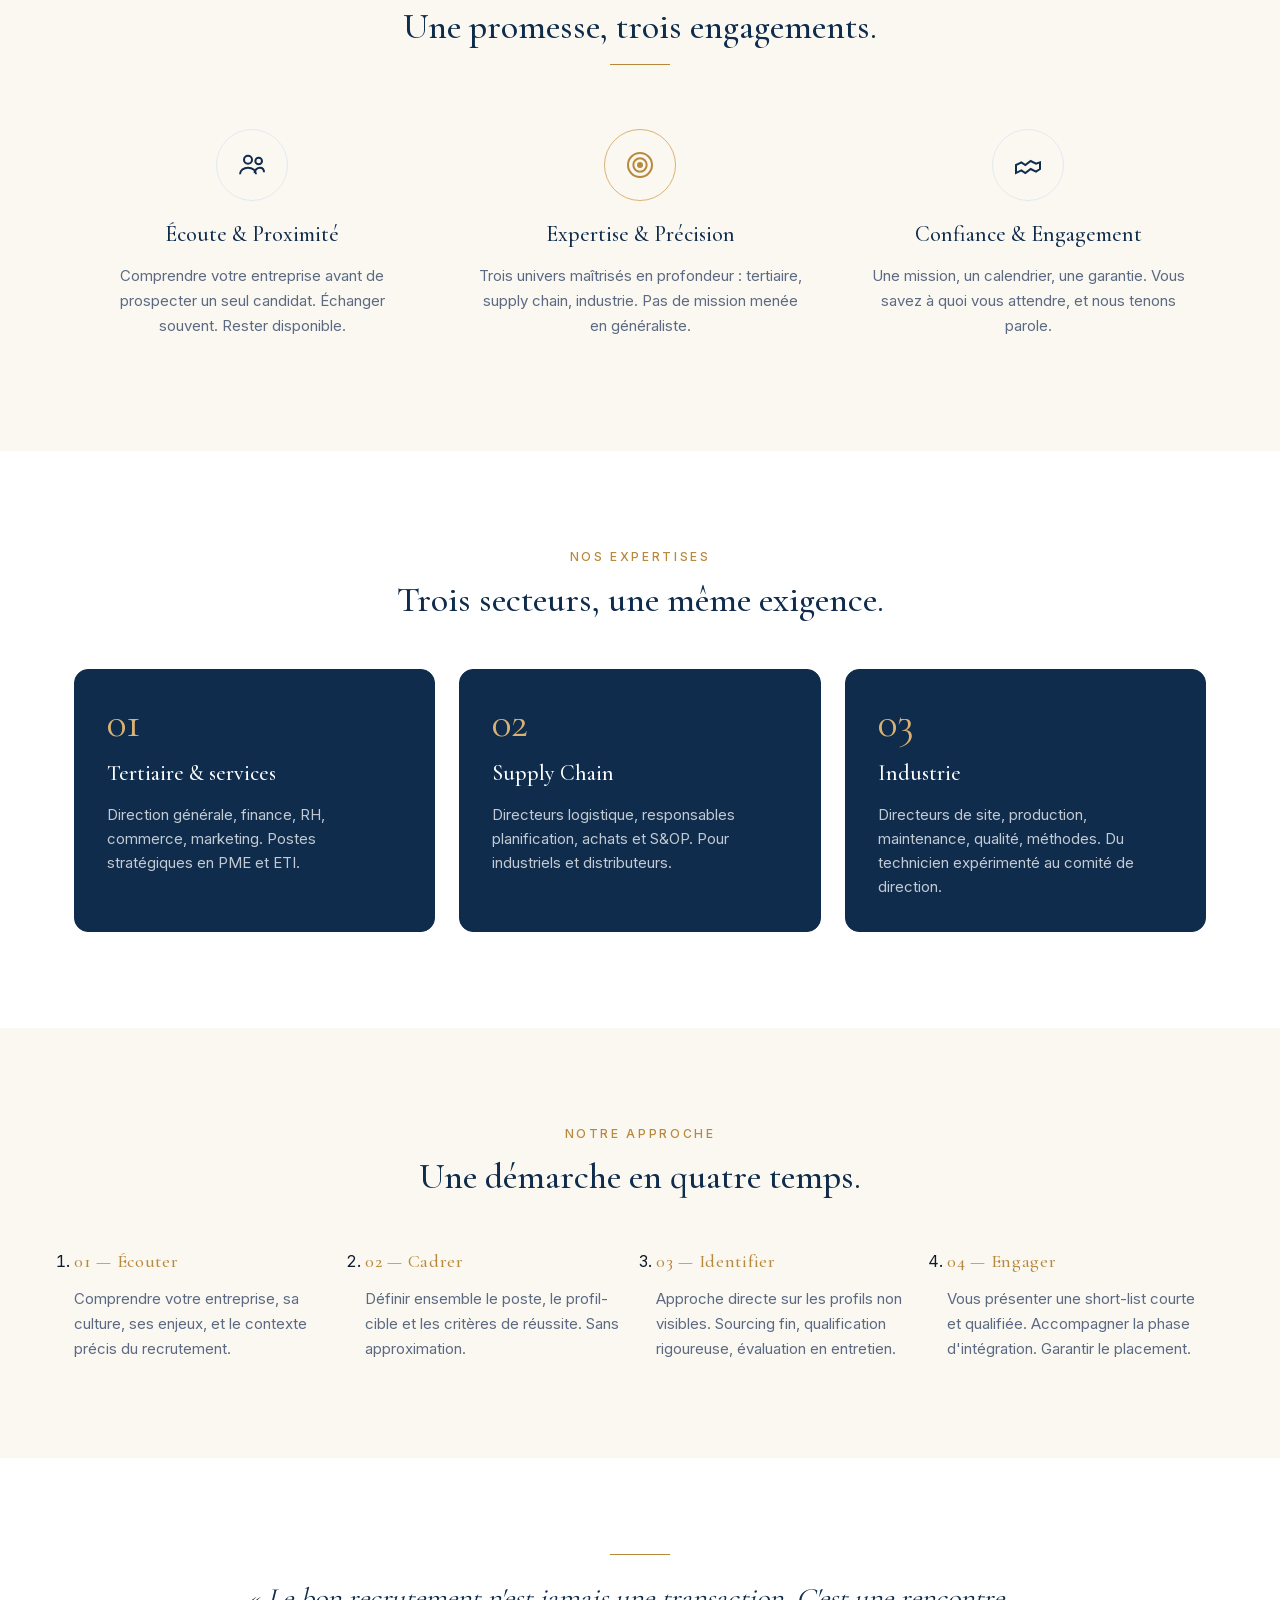
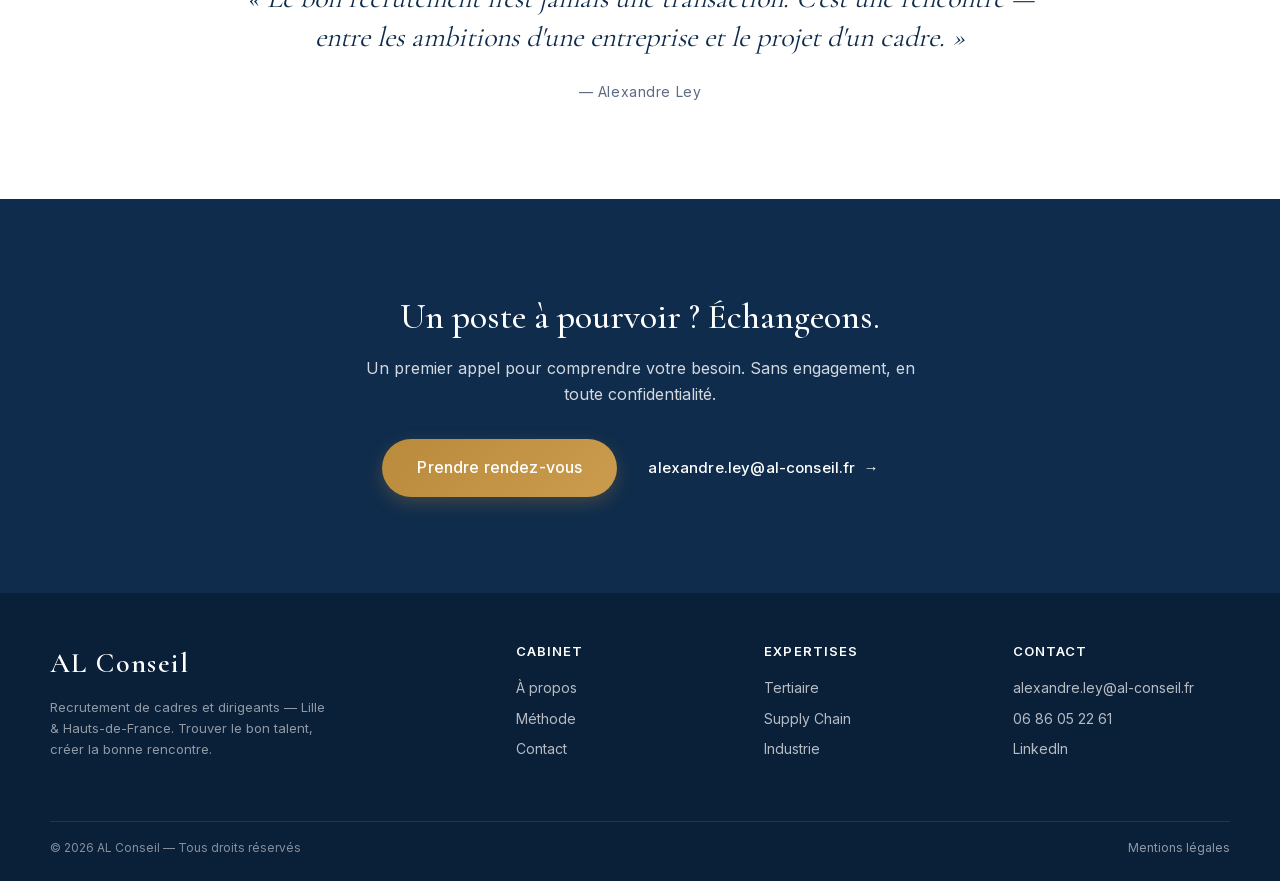
==== commit 93339c3e: "feat: home hero portrait, self-hosted fonts, Formspree contact form - home: split hero featuring the" ====
--- a/index.html
+++ b/index.html
@@ -32,10 +32,9 @@
   <link rel="icon" type="image/png" sizes="32x32" href="/assets/favicon-32.png">
   <link rel="apple-touch-icon" href="/assets/apple-touch-icon.png">
 
-  <!-- Fonts -->
-  <link rel="preconnect" href="https://fonts.googleapis.com">
-  <link rel="preconnect" href="https://fonts.gstatic.com" crossorigin>
-  <link href="https://fonts.googleapis.com/css2?family=Cormorant+Garamond:wght@400;500;600;700&family=Inter:wght@300;400;500;600;700&display=swap" rel="stylesheet">
+  <!-- Fonts (self-hosted) -->
+  <link rel="preload" href="/assets/fonts/inter-latin.woff2" as="font" type="font/woff2" crossorigin>
+  <link rel="preload" href="/assets/fonts/cormorant-garamond-latin.woff2" as="font" type="font/woff2" crossorigin>
 
   <!-- Styles -->
   <link rel="stylesheet" href="styles.css">
@@ -106,19 +105,34 @@
   <main id="main">
 
     <!-- 1. Hero -->
-    <section class="site-hero" aria-labelledby="hero-title">
-      <div class="container">
-        <p class="eyebrow">Cabinet de recrutement · Lille</p>
-        <h1 id="hero-title" class="display-xl">
-          Trouver le bon talent,<br>
-          <em>créer la bonne rencontre.</em>
-        </h1>
-        <hr class="gold-rule mt-4 mb-5">
-        <p>Recrutement de cadres et dirigeants pour les entreprises du tertiaire, de la supply chain et de l'industrie — en CDI comme en CDD.</p>
-        <div class="cta-row">
-          <a href="/contact" class="btn btn--primary btn--lg">Confier un recrutement</a>
-          <a href="#methode" class="btn btn--ghost">Découvrir la méthode</a>
-        </div>
+    <section class="site-hero site-hero--split" aria-labelledby="hero-title">
+      <div class="container hero-split">
+        <div class="hero-split__text">
+          <p class="eyebrow">Cabinet de recrutement · Lille</p>
+          <h1 id="hero-title" class="display-xl">
+            Trouver le bon talent,<br>
+            <em>créer la bonne rencontre.</em>
+          </h1>
+          <hr class="gold-rule mt-4 mb-5">
+          <p>Recrutement de cadres et dirigeants pour les entreprises du tertiaire, de la supply chain et de l'industrie — en CDI comme en CDD.</p>
+          <div class="cta-row">
+            <a href="/contact" class="btn btn--primary btn--lg">Confier un recrutement</a>
+            <a href="#methode" class="btn btn--ghost">Découvrir la méthode</a>
+          </div>
+        </div>
+        <figure class="hero-portrait">
+          <img
+            src="assets/images/alexandre-ley-800.jpg"
+            srcset="assets/images/alexandre-ley-400.jpg 400w, assets/images/alexandre-ley-800.jpg 800w"
+            sizes="(max-width: 980px) 320px, 440px"
+            width="532" height="800"
+            alt="Alexandre Ley, consultant en recrutement et fondateur d'AL Conseil"
+            loading="eager" fetchpriority="high" decoding="async">
+          <figcaption class="hero-portrait__cap">
+            <span class="hero-portrait__name">Alexandre Ley</span>
+            <span class="hero-portrait__role">Fondateur &amp; consultant</span>
+          </figcaption>
+        </figure>
       </div>
     </section>
 
--- a/styles.css
+++ b/styles.css
@@ -2,6 +2,40 @@
    AL Conseil — Styles globaux
    Source : design-system.html
    ========================================================================== */
+
+/* 0. Fonts (self-hosted, latin + latin-ext) ------------------------------ */
+@font-face {
+  font-family: 'Cormorant Garamond';
+  font-style: normal;
+  font-weight: 400 700;
+  font-display: swap;
+  src: url('/assets/fonts/cormorant-garamond-latin.woff2') format('woff2');
+  unicode-range: U+0000-00FF, U+0131, U+0152-0153, U+02BB-02BC, U+02C6, U+02DA, U+02DC, U+0304, U+0308, U+0329, U+2000-206F, U+20AC, U+2122, U+2191, U+2193, U+2212, U+2215, U+FEFF, U+FFFD;
+}
+@font-face {
+  font-family: 'Cormorant Garamond';
+  font-style: normal;
+  font-weight: 400 700;
+  font-display: swap;
+  src: url('/assets/fonts/cormorant-garamond-latin-ext.woff2') format('woff2');
+  unicode-range: U+0100-02BA, U+02BD-02C5, U+02C7-02CC, U+02CE-02D7, U+02DD-02FF, U+0304, U+0308, U+0329, U+1D00-1DBF, U+1E00-1E9F, U+1EF2-1EFF, U+2020, U+20A0-20AB, U+20AD-20C0, U+2113, U+2C60-2C7F, U+A720-A7FF;
+}
+@font-face {
+  font-family: 'Inter';
+  font-style: normal;
+  font-weight: 100 900;
+  font-display: swap;
+  src: url('/assets/fonts/inter-latin.woff2') format('woff2');
+  unicode-range: U+0000-00FF, U+0131, U+0152-0153, U+02BB-02BC, U+02C6, U+02DA, U+02DC, U+0304, U+0308, U+0329, U+2000-206F, U+20AC, U+2122, U+2191, U+2193, U+2212, U+2215, U+FEFF, U+FFFD;
+}
+@font-face {
+  font-family: 'Inter';
+  font-style: normal;
+  font-weight: 100 900;
+  font-display: swap;
+  src: url('/assets/fonts/inter-latin-ext.woff2') format('woff2');
+  unicode-range: U+0100-02BA, U+02BD-02C5, U+02C7-02CC, U+02CE-02D7, U+02DD-02FF, U+0304, U+0308, U+0329, U+1D00-1DBF, U+1E00-1E9F, U+1EF2-1EFF, U+2020, U+20A0-20AB, U+20AD-20C0, U+2113, U+2C60-2C7F, U+A720-A7FF;
+}
 
 /* 1. Tokens & variables -------------------------------------------------- */
 :root {
@@ -1319,3 +1353,119 @@
   html { scroll-behavior: auto; }
   .reveal { opacity: 1; transform: none; }
 }
+
+/* ==========================================================================
+   15. Accueil — Hero incarné (split) & bloc fondateur du manifeste
+   Présence humaine sur la home : portrait du fondateur (P1 + P2 du brief)
+   ========================================================================== */
+
+/* Hero split : texte à gauche, portrait du consultant à droite */
+.site-hero--split { text-align: left; }
+.hero-split {
+  display: grid;
+  grid-template-columns: 1.05fr 0.95fr;
+  gap: var(--sp-8);
+  align-items: center;
+}
+.hero-split__text { max-width: 600px; }
+.site-hero--split .hero-split__text h1,
+.site-hero--split .hero-split__text p {
+  max-width: none;
+  margin-left: 0;
+  margin-right: 0;
+  text-align: left;
+}
+.site-hero--split .hero-split__text .gold-rule { margin-left: 0; margin-right: 0; }
+.site-hero--split .hero-split__text .cta-row { justify-content: flex-start; }
+
+/* Cadre portrait du hero — voile navy en bas + légende dorée.
+   Entrée en translation seule (opacity:1) pour ne pas retarder le LCP. */
+.hero-portrait {
+  position: relative;
+  margin: 0;
+  aspect-ratio: 4 / 5;
+  border-radius: var(--radius-lg);
+  overflow: hidden;
+  background: var(--cream-100);
+  box-shadow: var(--shadow-lg);
+  transform: translateY(22px);
+  animation: portrait-rise .9s cubic-bezier(.22,1,.36,1) .15s forwards;
+}
+@keyframes portrait-rise {
+  from { transform: translateY(22px); }
+  to   { transform: translateY(0); }
+}
+.hero-portrait img {
+  width: 100%;
+  height: 100%;
+  object-fit: cover;
+  object-position: center 14%;
+}
+.hero-portrait::after {
+  content: '';
+  position: absolute;
+  inset: 0;
+  background: linear-gradient(to top, rgba(15,44,76,.58), rgba(15,44,76,.10) 34%, transparent 56%);
+  pointer-events: none;
+}
+.hero-portrait__cap {
+  position: absolute;
+  left: var(--sp-5);
+  right: var(--sp-5);
+  bottom: var(--sp-5);
+  z-index: 1;
+  color: var(--white);
+}
+.hero-portrait__name {
+  display: block;
+  font-family: var(--font-display);
+  font-weight: 500;
+  font-size: 24px;
+  line-height: 1.1;
+}
+.hero-portrait__role {
+  display: block;
+  font-size: 12px;
+  font-weight: 500;
+  letter-spacing: .16em;
+  text-transform: uppercase;
+  color: var(--gold-400);
+  margin-top: 6px;
+}
+
+/* Responsive — pile sur mobile/tablette, photo au-dessus du texte */
+@media (max-width: 980px) {
+  .site-hero--split { text-align: center; }
+  .hero-split {
+    grid-template-columns: 1fr;
+    gap: var(--sp-6);
+    justify-items: center;
+  }
+  .hero-split__text { max-width: 640px; }
+  .site-hero--split .hero-split__text h1,
+  .site-hero--split .hero-split__text p {
+    margin-left: auto;
+    margin-right: auto;
+    text-align: center;
+  }
+  .site-hero--split .hero-split__text .gold-rule { margin-left: auto; margin-right: auto; }
+  .site-hero--split .hero-split__text .cta-row { justify-content: center; }
+  .hero-portrait {
+    order: -1;
+    width: 100%;
+    max-width: 300px;
+  }
+}
+
+/* Accessibilité — garantir la visibilité du hero si animations désactivées */
+@media (prefers-reduced-motion: reduce) {
+  .site-hero .eyebrow,
+  .site-hero h1,
+  .site-hero p,
+  .site-hero .cta-row,
+  .site-hero .gold-rule,
+  .hero-portrait {
+    opacity: 1 !important;
+    transform: none !important;
+  }
+}
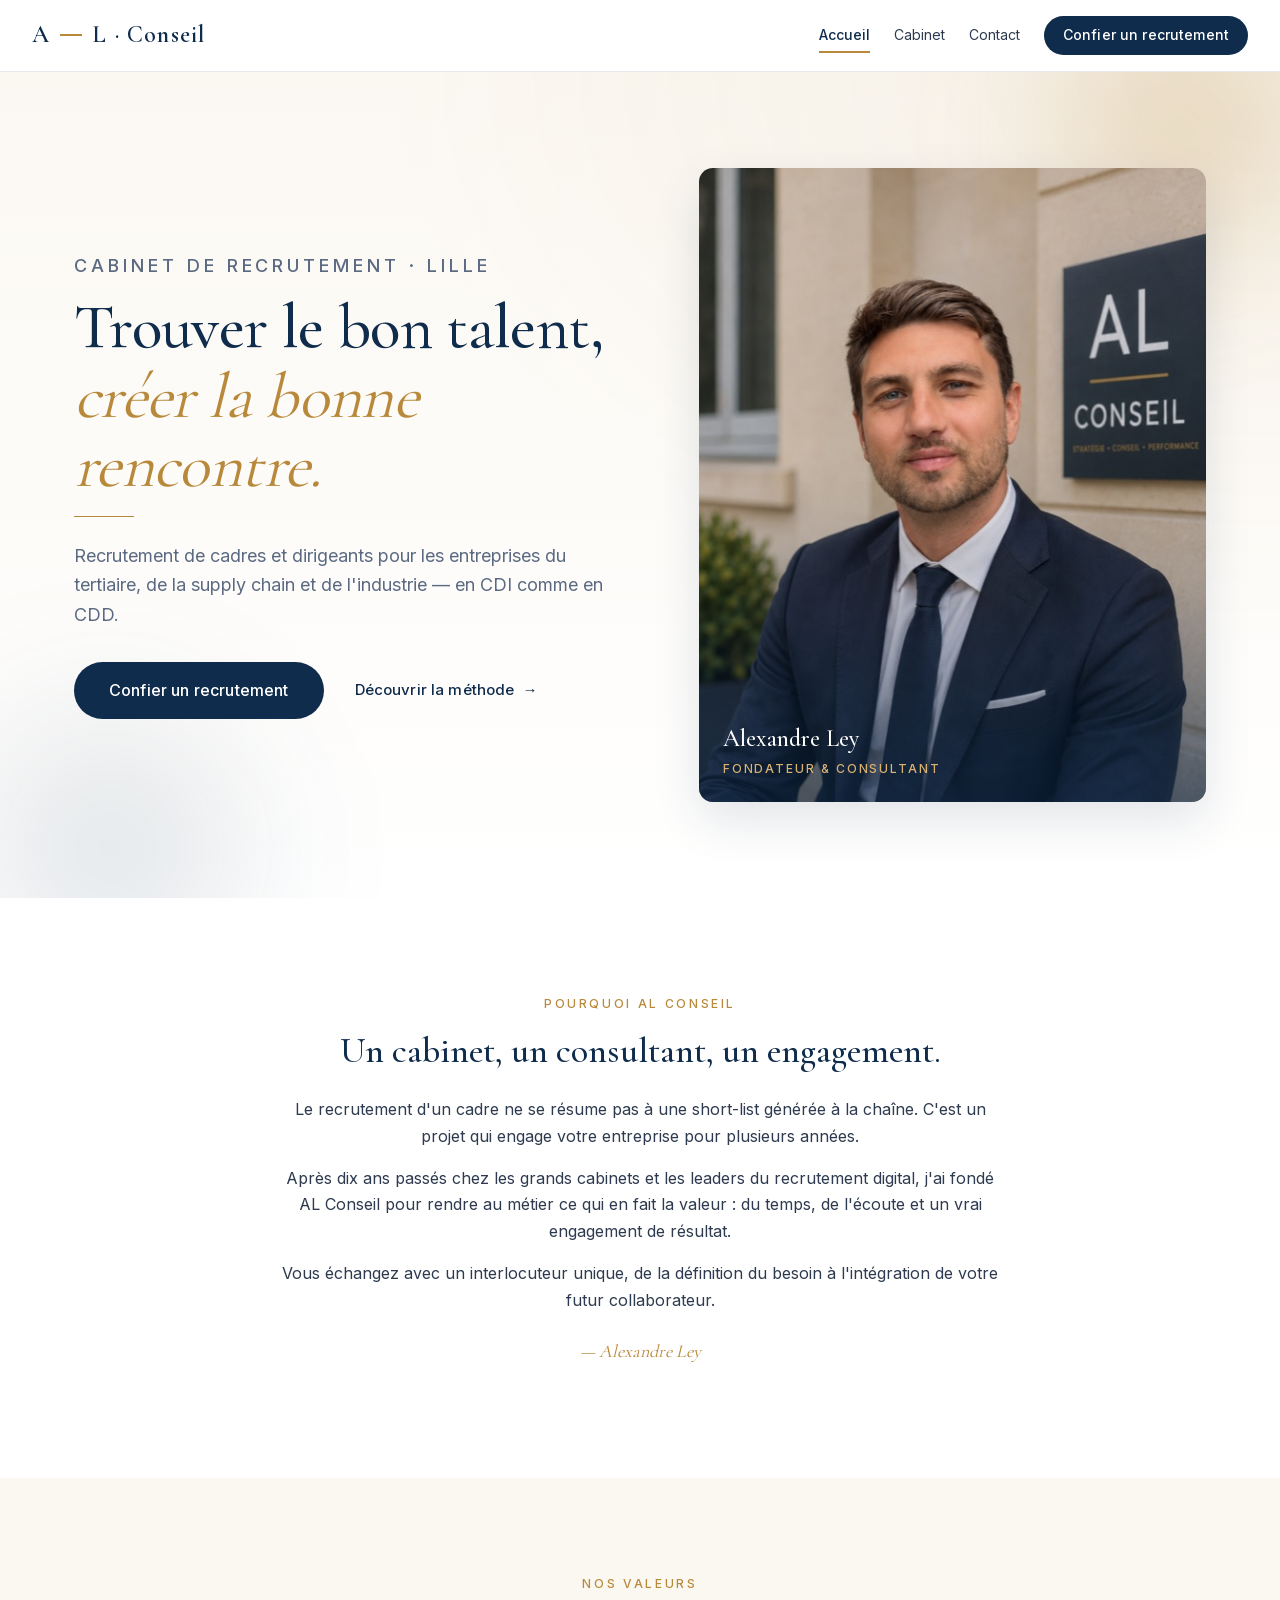
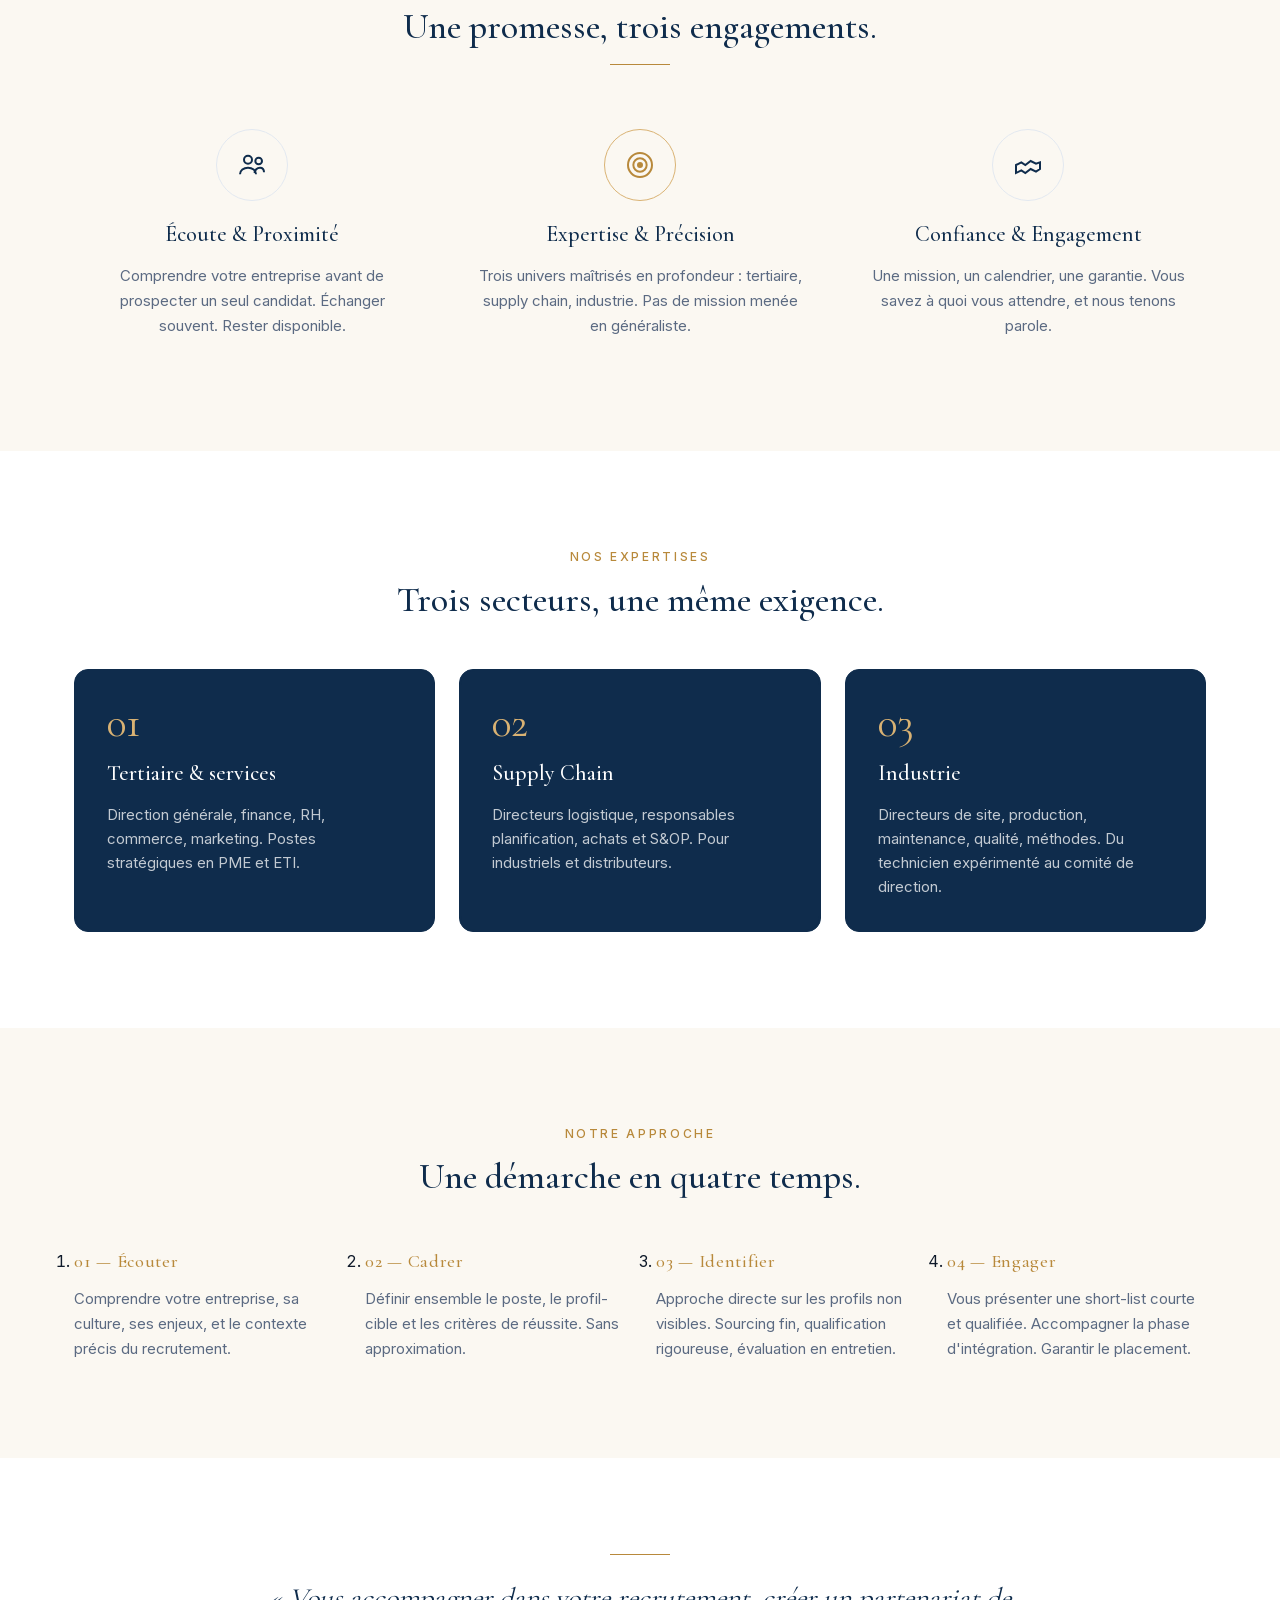
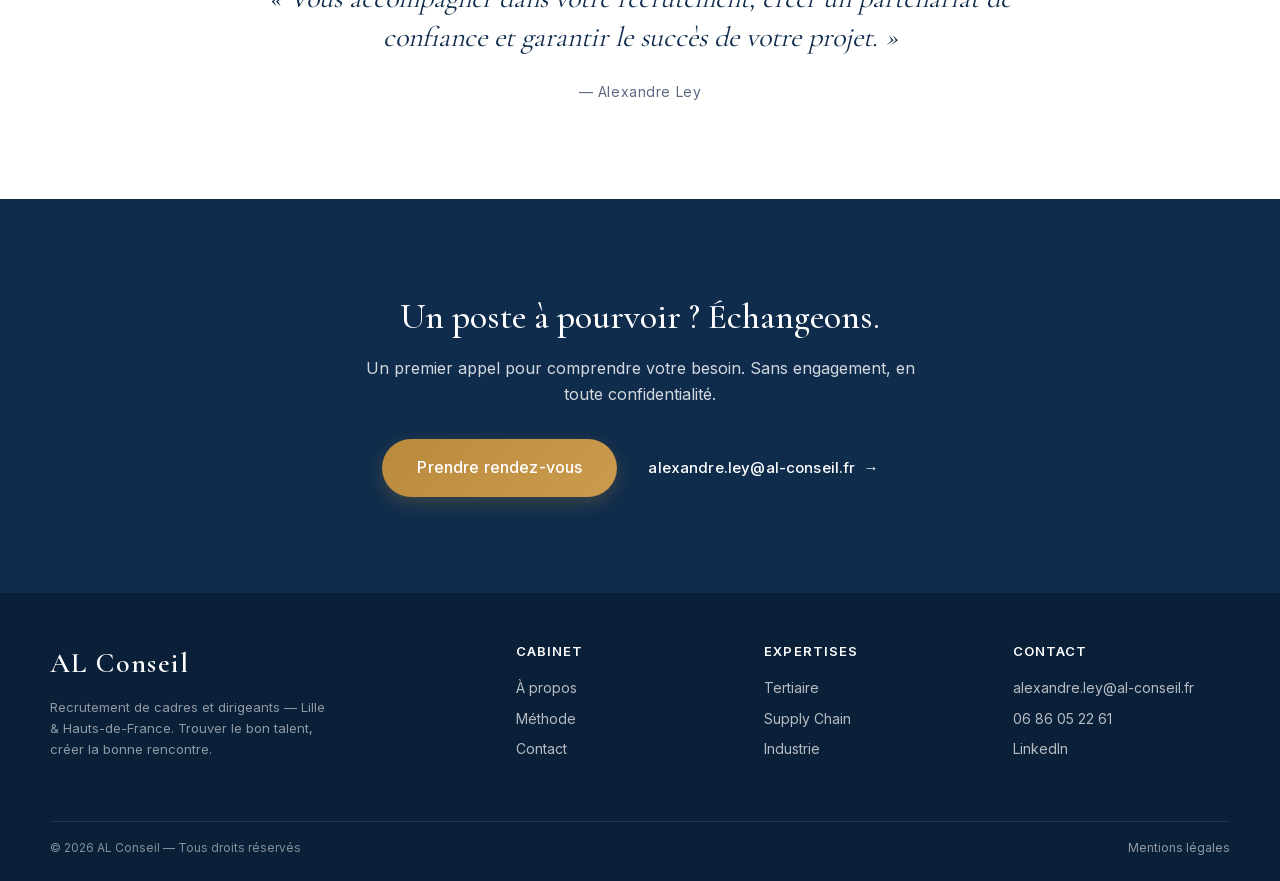
==== commit 1f0afcae: "Modification page accueil" ====
--- a/index.html
+++ b/index.html
@@ -15,14 +15,18 @@
   <meta property="og:site_name" content="AL Conseil">
   <meta property="og:title" content="AL Conseil — Cabinet de recrutement de cadres &amp; dirigeants à Lille">
   <meta property="og:description" content="Cabinet de recrutement basé à Lille, spécialisé dans les cadres et dirigeants en tertiaire, supply chain et industrie.">
-  <meta property="og:image" content="https://al-conseil.fr/assets/og-image.jpg">
+  <meta property="og:image" content="https://al-conseil.vercel.app/assets/og-image.jpg">
+  <meta property="og:image:width" content="1662">
+  <meta property="og:image:height" content="946">
+  <meta property="og:image:type" content="image/jpeg">
+  <meta property="og:image:alt" content="AL Conseil — Cabinet de recrutement de cadres et dirigeants à Lille">
   <meta property="og:url" content="https://al-conseil.fr/">
 
   <!-- Twitter -->
   <meta name="twitter:card" content="summary_large_image">
   <meta name="twitter:title" content="AL Conseil — Cabinet de recrutement à Lille">
   <meta name="twitter:description" content="Recrutement de cadres et dirigeants — tertiaire, supply chain, industrie.">
-  <meta name="twitter:image" content="https://al-conseil.fr/assets/og-image.jpg">
+  <meta name="twitter:image" content="https://al-conseil.vercel.app/assets/og-image.jpg">
 
   <!-- Canonical -->
   <link rel="canonical" href="https://al-conseil.fr/">
@@ -244,7 +248,7 @@
       <div class="container">
         <figure class="quote-block">
           <hr class="gold-rule mb-5">
-          <blockquote class="quote">« Le bon recrutement n'est jamais une transaction. C'est une rencontre — entre les ambitions d'une entreprise et le projet d'un cadre. »</blockquote>
+          <blockquote class="quote">« Vous accompagner dans votre recrutement, créer un partenariat de confiance et garantir le succès de votre projet. »</blockquote>
           <figcaption class="quote-author mt-5">— Alexandre Ley</figcaption>
         </figure>
       </div>
